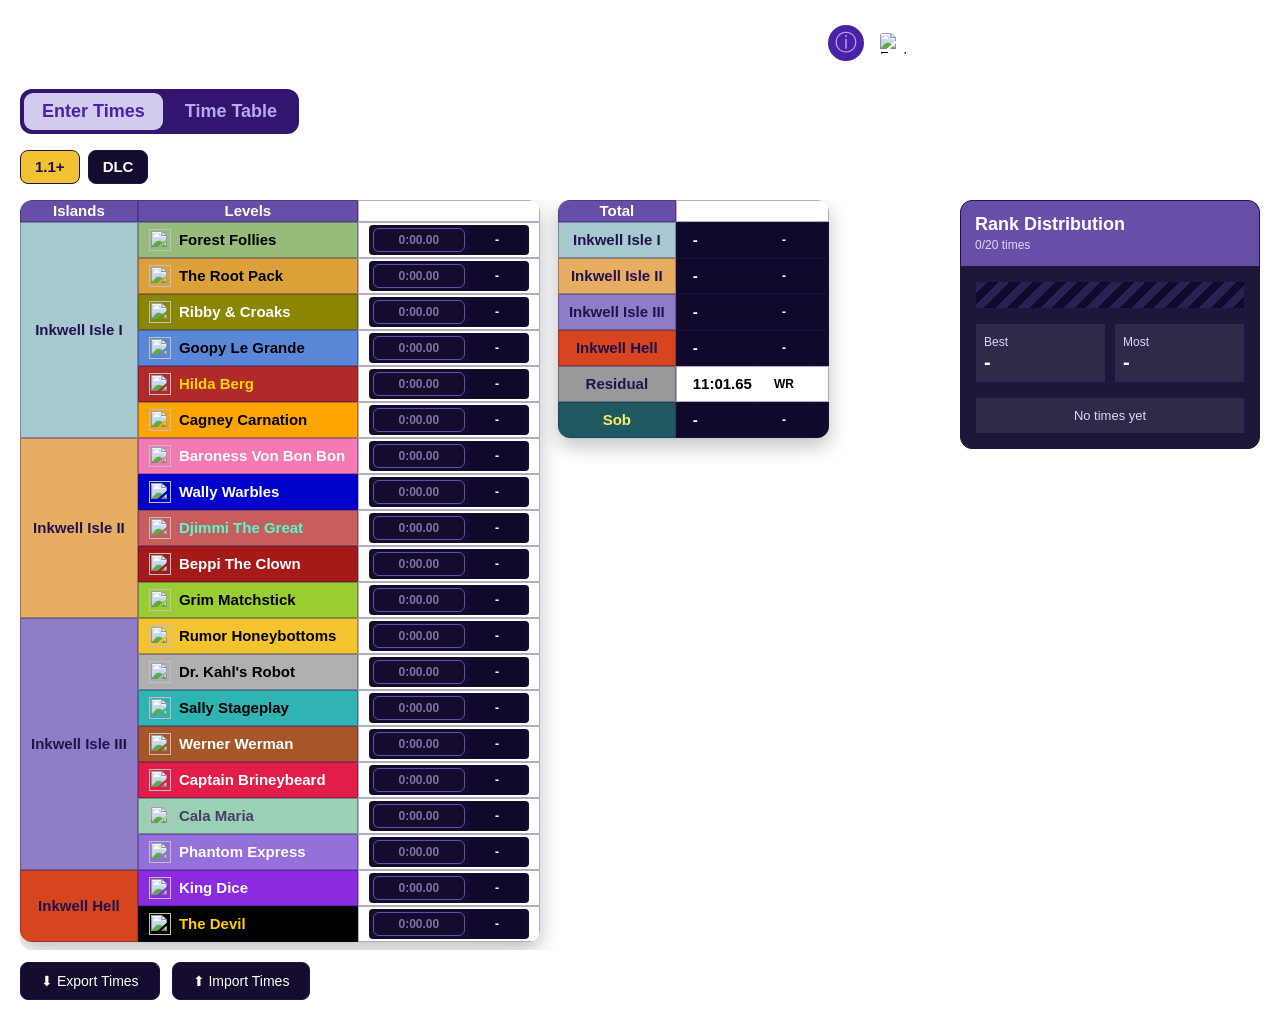
==== index.html @ 3b2f3cae "Add files via upload" ====
<!DOCTYPE html>
<html lang="en">
<head>
    <meta charset="UTF-8">
    <meta name="viewport" content="width=device-width, initial-scale=1.0">
    <title>Cuphead Training Table</title>
    <link rel="stylesheet" href="style.css">
</head>
<body data-page="personal-times">

<div class="pages">
    <img id="bigtitle" src="assets/bigtitle.png" alt="Cuphead Training Table">

    <a href="info.html" class="info-nav-btn" aria-label="How it works">&#9432;</a>

    <button id="lang-toggle-btn" class="lang-toggle-btn-inline" type="button" onclick="setActiveLanguage(getActiveLanguage() === 'pt-BR' ? 'en' : 'pt-BR')" aria-label="Toggle language">
        <img src="https://flagcdn.com/w40/us.png" srcset="https://flagcdn.com/w80/us.png 2x" alt="English" width="28" height="21">
    </button>
</div>

<div class="nav-row">
    <div class="page-tabs">
        <a href="index.html" class="active" data-i18n="nav.enter-times">Enter Times</a>
        <a href="index2.html" data-i18n="nav.time-table">Time Table</a>
    </div>
</div>

    <div id="category-tabs" class="category-tabs"></div>

    <input id="import-file" type="file" accept=".json" style="display: none;">

    <div class="board-layout">
        <div class="scroll-wrapper">
            <div id="table"></div>
            <div id="totals"></div>
        </div>
        <div class="rank-chart-column">
            <aside id="rank-chart" class="rank-chart"></aside>
            <div id="rank-chart-pie" class="rank-chart-pie-shell"></div>
        </div>
    </div>

    <div class="data-controls">
        <button id="export-btn" class="data-control-btn" type="button" data-i18n="nav.export">
            <span>⬇ Export Times</span>
        </button>
        <button id="import-btn" class="data-control-btn" type="button" data-i18n="nav.import">
            <span>⬆ Import Times</span>
        </button>
        <input id="import-file" type="file" accept=".json" style="display: none;">
    </div>

    <script src="data.js"></script>
    <script src="js/state.js"></script>
    <script src="js/time.js"></script>
    <script src="js/category.js"></script>
    <script src="js/data-access.js"></script>
    <script src="js/ranks.js"></script>
    <script src="js/calculations.js"></script>
    <script src="js/wr-times.js"></script>
    <script src="js/storage.js"></script>
    <script src="js/render-time-table.js"></script>
    <script src="js/render-personal.js"></script>
    <script src="js/render.js"></script>
    <script src="js/language.js"></script>
    <script src="js/main.js"></script>

</body>
</html>
---- style.css ----
:root {
    --page-transition-duration: 200ms;
    --panel-bg: #140b2e;
    --panel-bg-deep: #11092c;
    --panel-border: #20124d;
    --panel-accent: #674ea7;
    --panel-accent-soft: #392872;
    --panel-accent-bright: #f1c232;
}

* {
    box-sizing: border-box;
}

html {
    min-height: 100%;
}

body {
    min-height: 100%;
    margin: 0;
    padding: 20px;
    background: url("https://myekul.com/bg.png") no-repeat center center fixed;
    background-size: cover;
    color: #ffffff;
    font-family: "Segoe UI", -apple-system, BlinkMacSystemFont, Roboto, Helvetica, Arial, sans-serif;
    position: relative;
    opacity: 0;
    background-color: rgba(255, 255, 255, 0.05);
    transition: opacity var(--page-transition-duration) ease, background-color var(--page-transition-duration) ease;
}

body.is-ready {
    opacity: 1;
}

body.is-transitioning {
    opacity: 0;
    background-color: rgba(255, 255, 255, 0.45);
}

.pages {
    display: flex;
    align-items: center;
    gap: 8px;
    margin-bottom: 12px;
}

#bigtitle {
    margin: 0;
    width: min(800px, 90vw);
    height: auto;
    display: block;
    position: relative;
    z-index: 100;
}

.pages {
    position: relative;
    z-index: 100;
}

.page-tabs {
    display: inline-flex;
    background: #31156f;
    padding: 4px;
    border-radius: 12px;
    gap: 4px;
    margin-top: 10px;
}

.page-tabs a {
    color: rgb(183, 169, 245);
    font-size: 18px;
    font-weight: 700;
    text-decoration: none;
    padding: 8px 18px;
    border-radius: 9px;
    transition: all 0.2s ease;
}

.page-tabs a:hover {
    background: rgba(255,255,255,0.08);
    color: white;
}

.page-tabs a.active {
    background: rgb(209, 203, 238);
    color: #4A22A8;
    pointer-events: none;
}

.page-tabs a.active:hover {
    color: #4A22A8;
}

.category-tabs {
    display: flex;
    flex-wrap: wrap;
    gap: 8px;
    margin: 0 0 16px;
}

.category-tab {
    min-height: 34px;
    border: 1px solid #20124d;
    padding: 6px 14px;
    background: #140b2e;
    color: #ffffff;
    font: inherit;
    font-size: 15px;
    font-weight: 800;
    cursor: pointer;
    border-radius: 8px;
}

.category-tab:hover,
.category-tab:focus-visible {
    background: #392872;
}

.category-tab.is-active {
    background: #f1c232;
    color: #20124d;
}

.category-icon {
    width: 20px;
    height: 20px;
    object-fit: contain;
    vertical-align: middle;
    margin-right: 6px;
}

.category-tab-group {
    display: flex;
    align-items: center;
    gap: 8px;
}

.category-sub-options {
    display: flex;
    gap: 4px;
}

.category-sub-option {
    min-width: 32px;
    min-height: 32px;
    border: 1px solid #20124d;
    padding: 4px;
    background: #140b2e;
    cursor: pointer;
    border-radius: 8px;
}

.category-sub-option:hover,
.category-sub-option:focus-visible {
    background: #392872;
}

.category-sub-option.is-active {
    background: #f1c232;
    border-color: #f1c232;
}

.category-sub-option .category-icon {
    margin-right: 0;
}

.data-controls {
    display: flex;
    gap: 12px;
    margin: 12px 0 16px;
}

.data-control-btn {
    padding: 10px 20px;
    background: #140b2e;
    border: 1px solid #20124d;
    border-radius: 8px;
    color: #ffffff;
    font-size: 14px;
    font-weight: 500;
    cursor: pointer;
    transition: all 0.2s ease;
}

.data-control-btn:hover {
    background: #392872;
    border-color: #4a3b69;
}

.data-control-btn:active {
    transform: translateY(1px);
}

.board-layout {
    display: flex;
    align-items: flex-start;
    gap: 18px;
    width: 100%;
}

.scroll-wrapper {
    flex: 1 1 auto;
    min-width: 0;
    overflow-x: auto;
    border-radius: 12px;
    overflow-y: visible;
    padding-bottom: 8px;
}

body[data-page="personal-times"] .scroll-wrapper {
    display: flex;
    align-items: flex-start;
    gap: 18px;
}

body[data-page="time-table"] .scroll-wrapper {
    display: block;
}

body[data-page="personal-times"] #table {
    margin-bottom: 0;
    flex: 0 0 auto;
}

body[data-page="time-table"] #table {
    margin-bottom: 16px;
}

body[data-page="personal-times"] #totals {
    flex: 0 0 auto;
}

.placeholder-table {
    width: max-content;
    min-width: 420px;
    border: 1px solid #20124d;
    background: rgba(17, 9, 44, 0.94);
}

.placeholder-table h2 {
    margin: 0;
    padding: 14px 14px 4px;
    font-size: 20px;
}

.placeholder-table p {
    margin: 0;
    padding: 0 14px 14px;
    color: #ded8ff;
    font-size: 14px;
    font-weight: 700;
}

.placeholder-table table {
    width: 100%;
}

table {
    width: max-content;
    border-collapse: separate;
    border-spacing: 0;
    table-layout: fixed;
    border-radius: 12px;
    overflow: hidden;
    box-shadow: 0 8px 20px rgba(0, 0, 0, 0.25);
}

th,
td {
    border: 1px solid rgba(32, 18, 77, 0.35);
    padding: 2px 10px;
    color: inherit;
    font-size: 15px;
    font-weight: 700;
    line-height: 1.1;
    text-align: center;
    white-space: nowrap;
}

th {
    position: sticky;
    top: 0;
    z-index: 30;
    background: #674ea7;
    color: #ffffff;
    font-weight: 800;
}

.island {
    position: sticky;
    left: 0;
    z-index: 25;
    min-width: 90px;
    width: 90px;
    background-color: #11092c;
}

.boss {
    position: sticky;
    left: 90px;
    z-index: 22;
    min-width: 220px;
    width: 220px;
    background-color: #11092c;
}

thead th.island,
thead th.boss {
    z-index: 35;
    background: #674ea7;
}

thead th.boss {
    z-index: 34;
}

.boss-content {
    display: flex;
    align-items: center;
    gap: 8px;
    min-width: 0;
}

.boss-icon {
    width: 22px;
    height: 22px;
    object-fit: contain;
    flex: 0 0 auto;
}

.boss span {
    overflow: hidden;
    text-overflow: ellipsis;
    white-space: nowrap;
}

.rank-col {
    min-width: 90px;
    width: 90px;
    max-width: 90px;
}

.personal-time-col {
    min-width: 140px;
    width: 140px;
    background: transparent;
}

th.personal-time-col {
    background: transparent;
}

.time-input-wrapper {
    display: flex;
    align-items: center;
    justify-content: center;
    gap: 4px;
    padding: 1px 4px;
    border-radius: 4px;
    transition: background 0.2s ease;
    background: #140b2e !important;
    width: 100%;
    max-width: 100%;
    box-sizing: border-box;
}

.time-input {
    flex: 1 1 92px;
    width: 92px;
    max-width: 92px;
    height: 24px;
    border: 1px solid #674ea7;
    margin: 0;
    background: transparent;
    color: inherit;
    font: inherit;
    font-size: 12px;
    line-height: 1;
    text-align: center;
    outline: none;
    padding: 0 3px;
    border-radius: 6px;
}

.time-input::placeholder {
    color: #7f73a7;
}

.time-input:focus {
    border-color: #f1c232;
    box-shadow: inset 0 0 0 1px #f1c232;
}

.time-rank-display {
    display: inline-flex;
    align-items: center;
    justify-content: center;
    min-width: 56px;
    height: 28px;
    padding: 0 10px;
    border-radius: 4px;
    font-size: 12px;
    font-weight: 600;
    text-transform: uppercase;
    white-space: nowrap;
}

.personal-rank-empty {
    background: #11092c;
    color: #ffffff;
}

.rank-chart-column {
    display: flex;
    flex-direction: column;
    flex: 0 0 300px;
    gap: 12px;
}

.rank-chart {
    position: sticky;
    top: 20px;
    flex: 0 0 auto;
    max-height: calc(100vh - 40px);
    overflow-y: auto;
    border: 1px solid #20124d;
    background: rgba(17, 9, 44, 0.94);
    color: #ffffff;
    border-radius: 12px;
}

.rank-chart-pie-shell {
    background: transparent;
    border-radius: 12px;
    padding: 14px 0;
}

.rank-chart-pie-shell:empty {
    display: none;
}

.rank-chart:empty {
    display: none;
}

.rank-chart-header {
    display: flex;
    align-items: flex-start;
    justify-content: space-between;
    gap: 12px;
    padding: 14px;
    border-bottom: 1px solid #20124d;
    background: #674ea7;
}

.rank-chart-header h2 {
    margin: 0;
    font-size: 18px;
    line-height: 1.1;
}

.rank-chart-header span,
.rank-chart-stats span {
    display: block;
    margin-top: 3px;
    color: #ded8ff;
    font-size: 12px;
}

.rank-chart-header strong {
    min-width: 52px;
    padding: 6px 8px;
    border: 1px solid #20124d;
    background: #ffffff;
    color: #20124d;
    text-align: center;
    font-size: 18px;
}

.rank-chart-stack {
    display: flex;
    height: 28px;
    margin: 14px;
    overflow: hidden;
    border: 1px solid #20124d;
    background: #11092c;
}

.rank-chart-segment {
    display: block;
    min-width: 4px;
    height: 100%;
}

.rank-chart-empty-segment {
    width: 100%;
    background: repeating-linear-gradient(
        135deg,
        #2b2254,
        #2b2254 8px,
        #11092c 8px,
        #11092c 16px
    );
}

.rank-chart-pie {
    width: 160px;
    aspect-ratio: 1;
    margin: 0 auto;
    border-radius: 50%;
    border: 2px solid rgba(255, 255, 255, 0.18);
    background: transparent;
    box-shadow: inset 0 0 0 9999px transparent;
}

.rank-chart-stats {
    display: grid;
    grid-template-columns: 1fr 1fr;
    gap: 8px;
    padding: 0 14px 14px;
}

.rank-chart-stats div {
    border: 1px solid #20124d;
    background: rgba(255, 255, 255, 0.08);
    padding: 8px;
}

.rank-chart-stats strong {
    display: block;
    margin-top: 2px;
    font-size: 20px;
}

.rank-chart-list {
    display: grid;
    gap: 8px;
    padding: 0 14px 14px;
}

.rank-chart-row {
    display: grid;
    grid-template-columns: 44px minmax(80px, 1fr) 28px;
    align-items: center;
    gap: 8px;
}

.rank-chart-badge {
    display: inline-flex;
    align-items: center;
    justify-content: center;
    min-height: 26px;
    border: 1px solid #20124d;
    font-size: 13px;
}

.rank-chart-track {
    height: 12px;
    overflow: hidden;
    border: 1px solid #20124d;
    background: rgba(255, 255, 255, 0.12);
}

.rank-chart-track span {
    display: block;
    height: 100%;
}

.rank-chart-count {
    text-align: right;
    font-size: 13px;
}

.rank-chart-empty {
    padding: 10px;
    border: 1px solid #20124d;
    background: rgba(255, 255, 255, 0.08);
    color: #ded8ff;
    text-align: center;
    font-size: 13px;
}

.rank-chart-pie-wrapper {
    position: relative;
    display: flex;
    justify-content: center;
    align-items: center;
    width: 100%;
    padding: 30px;
    min-height: 280px;
}

.rank-chart-pie {
    width: 200px;
    height: 200px;
    border-radius: 50%;
    position: relative;
    box-shadow:
        0 0 0 4px #20124d,
        0 0 0 8px #4a22a8,
        0 0 20px rgba(74, 34, 168, 0.3);
}

.rank-chart-tooltip {
    position: fixed;
    pointer-events: none;
    z-index: 9999;

    padding: 6px 10px;
    border-radius: 8px;

    background: rgba(20, 20, 30, 0.75);
    border: 1px solid rgba(255,255,255,0.15);

    color: white;
    font-size: 13px;
    font-weight: 600;

    white-space: nowrap;
    max-width: calc(100vw - 40px);

    opacity: 0;
    transform: translate(12px, 12px);

    transition:
        opacity .12s ease,
        transform .12s ease;
}

.tooltip-icons {
    display: flex;
    flex-wrap: wrap;
    gap: 4px;
    margin-top: 6px;
    max-width: 200px;
}

.tooltip-boss-icon {
    width: 24px;
    height: 24px;
    object-fit: contain;
}

[data-tooltip] {
    cursor: help;
}

.info-tooltip {
    background: rgba(20, 18, 77, 0.95);
    color: #ded8ff;
    padding: 8px 12px;
    border-radius: 8px;
    font-size: 12px;
    font-weight: 500;
    max-width: 300px;
    white-space: normal;
    border: 1px solid #4a22a8;
    box-shadow: 0 4px 12px rgba(0, 0, 0, 0.3);
}


.scroll-wrapper::-webkit-scrollbar,
.rank-chart::-webkit-scrollbar {
    width: 10px;
    height: 10px;
}

.scroll-wrapper::-webkit-scrollbar-track,
.rank-chart::-webkit-scrollbar-track {
    background: #161719;
}

.scroll-wrapper::-webkit-scrollbar-thumb,
.rank-chart::-webkit-scrollbar-thumb {
    border-radius: 6px;
    background: #967eb3;
}

.scroll-wrapper::-webkit-scrollbar-thumb:hover,
.rank-chart::-webkit-scrollbar-thumb:hover {
    background: #c6a0e9;
}

tbody tr:hover td {
    filter: brightness(1.08);
}

/* ── Info nav button (used on all pages) ────────────────────────── */

.info-nav-btn {
    display: inline-flex;
    align-items: center;
    justify-content: center;
    width: 36px;
    height: 36px;
    padding: 0;
    border-radius: 50%;
    font-size: 22px;
    line-height: 1;
    font-weight: 400;
    background-color: #4A22A8;
    color: rgb(183, 169, 245);
    text-decoration: none;
    flex-shrink: 0;
}

.info-nav-btn:hover {
    background-color: #5D2CD1;
    color: #ffffff;
}

.info-nav-btn.active {
    background-color: rgb(209, 203, 238);
    color: #4A22A8;
    cursor: default;
    pointer-events: none;
}

/* ── Nav actions (lang toggle + info button) ────────────────────── */

.nav-row {
    display: flex;
    align-items: center;
    gap: 12px;
    margin-bottom: 16px;
}

.nav-actions {
    display: inline-flex;
    gap: 6px;
    align-items: center;
}

.lang-toggle-btn-inline {
    background: none;
    border: 2px solid transparent;
    padding: 4px 6px;
    cursor: pointer;
    border-radius: 6px;
    transition: all 0.2s ease;
    display: flex;
    align-items: center;
    justify-content: center;
}

.lang-toggle-btn-inline img {
    display: block;
    border-radius: 3px;
    transition: transform 0.2s ease;
}

.lang-toggle-btn-inline:hover {
    background: rgba(255,255,255,0.08);
    border-color: rgba(255,255,255,0.15);
}

.lang-toggle-btn-inline:hover img {
    transform: scale(1.1);
}

.lang-toggle-btn {
    background: none;
    border: 2px solid transparent;
    font-size: 22px;
    line-height: 1;
    padding: 4px 6px;
    cursor: pointer;
    border-radius: 6px;
    transition: all 0.2s ease;
}

.lang-toggle-btn:hover {
    background: rgba(255,255,255,0.08);
    border-color: rgba(255,255,255,0.15);
}

/* ─────────────────────────────────────────────────────────────────── */

/* ── WR link in time table ──────────────────────────────────────── */

.wr-link {
    text-decoration: none;
    font-weight: inherit;
    font-size: inherit;
    border-bottom: 1px dotted currentColor;
    opacity: 0.9;
    transition: opacity 0.15s, border-bottom-color 0.15s;
}

.wr-link:hover {
    opacity: 1;
    border-bottom-style: solid;
}

/* ── Floating lang toggle (bottom-left) ─────────────────────────── */

.lang-float {
    position: fixed;
    bottom: 20px;
    left: 20px;
    z-index: 1000;
}

.lang-float .lang-toggle-btn {
    font-size: 28px;
    padding: 6px 10px;
    background: rgba(17, 9, 44, 0.85);
    border: 2px solid #31156f;
    backdrop-filter: blur(8px);
    box-shadow: 0 2px 12px rgba(0,0,0,0.4);
    display: flex;
    align-items: center;
    justify-content: center;
}

.lang-float .lang-toggle-btn img {
    display: block;
    border-radius: 3px;
    transition: transform 0.2s ease;
}

.lang-float .lang-toggle-btn:hover {
    background: rgba(49, 21, 111, 0.95);
    border-color: #5D2CD1;
}

.lang-float .lang-toggle-btn:hover img {
    transform: scale(1.1);
}

/* ─────────────────────────────────────────────────────────────────── */

@media (max-width: 900px) {
    body {
        padding: 14px;
    }

    .pages {
        flex-wrap: wrap;
        gap: 8px 16px;
    }

    #bigtitle,
    a {
        font-size: 22px;
    }

    .board-layout {
        flex-direction: column;
    }

    .scroll-wrapper,
    .rank-chart {
        width: 100%;
    }

    .rank-chart {
        position: static;
        flex-basis: auto;
        max-height: none;
    }
}
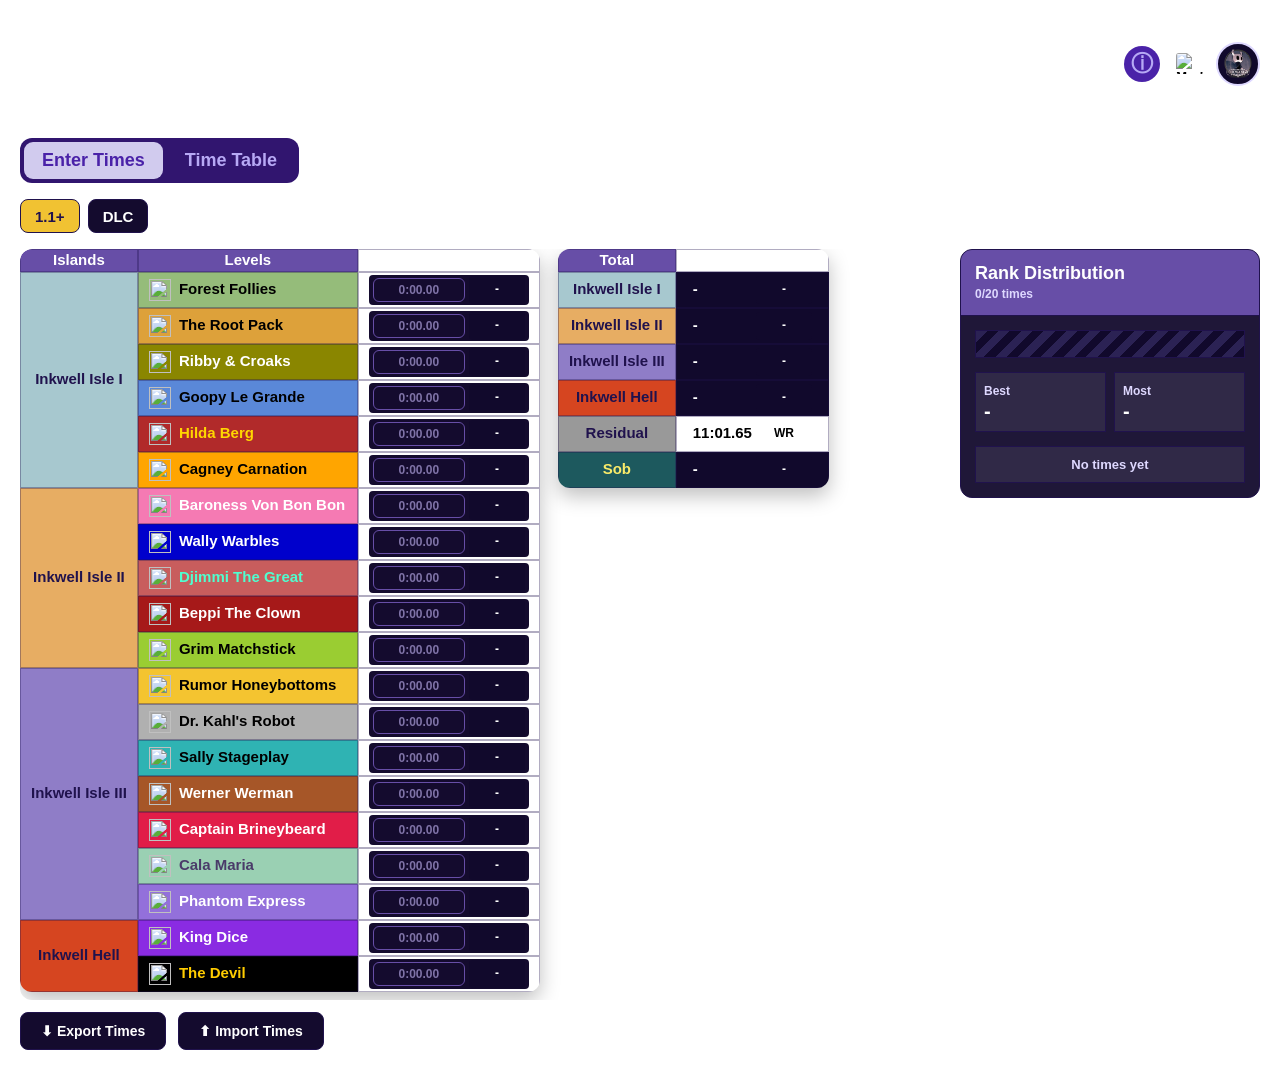
==== commit 70c86447: "Add files via upload" ====
--- a/index.html
+++ b/index.html
@@ -10,12 +10,13 @@
 
 <div class="pages">
     <img id="bigtitle" src="assets/bigtitle.png" alt="Cuphead Training Table">
-
+    <h1 id="hollow-knight-title" hidden>Hollow Knight Training Table</h1>
     <a href="info.html" class="info-nav-btn" aria-label="How it works">&#9432;</a>
 
     <button id="lang-toggle-btn" class="lang-toggle-btn-inline" type="button" onclick="setActiveLanguage(getActiveLanguage() === 'pt-BR' ? 'en' : 'pt-BR')" aria-label="Toggle language">
         <img src="https://flagcdn.com/w40/us.png" srcset="https://flagcdn.com/w80/us.png 2x" alt="English" width="28" height="21">
     </button>
+    <button id="game-toggle-btn" class="game-toggle-btn" type="button"></button>
 </div>
 
 <div class="nav-row">
@@ -62,6 +63,7 @@
     <script src="js/render-time-table.js"></script>
     <script src="js/render-personal.js"></script>
     <script src="js/render.js"></script>
+    <script src="js/game-toggle.js"></script>
     <script src="js/language.js"></script>
     <script src="js/main.js"></script>
 
--- a/style.css
+++ b/style.css
@@ -1,11 +1,14 @@
 :root {
-    --page-transition-duration: 200ms;
     --panel-bg: #140b2e;
     --panel-bg-deep: #11092c;
     --panel-border: #20124d;
     --panel-accent: #674ea7;
     --panel-accent-soft: #392872;
     --panel-accent-bright: #f1c232;
+}
+
+body[data-page="personal-times"][data-game="hollow-knight"] .scroll-wrapper {
+    display: block;
 }
 
 * {
@@ -25,18 +28,7 @@
     color: #ffffff;
     font-family: "Segoe UI", -apple-system, BlinkMacSystemFont, Roboto, Helvetica, Arial, sans-serif;
     position: relative;
-    opacity: 0;
     background-color: rgba(255, 255, 255, 0.05);
-    transition: opacity var(--page-transition-duration) ease, background-color var(--page-transition-duration) ease;
-}
-
-body.is-ready {
-    opacity: 1;
-}
-
-body.is-transitioning {
-    opacity: 0;
-    background-color: rgba(255, 255, 255, 0.45);
 }
 
 .pages {
@@ -44,15 +36,240 @@
     align-items: center;
     gap: 8px;
     margin-bottom: 12px;
+    width: 100%;
+    min-height: 96px;
+    padding-right: 156px;
 }
 
 #bigtitle {
     margin: 0;
-    width: min(800px, 90vw);
+    width: min(800px, calc(100vw - 176px));
     height: auto;
     display: block;
     position: relative;
     z-index: 100;
+}
+
+#bigtitle[hidden] {
+    display: none;
+}
+
+#hollow-knight-title {
+    margin: 0;
+    color: #ffffff;
+    font-family: Georgia, "Times New Roman", serif;
+    font-size: clamp(28px, 5vw, 56px);
+    text-shadow: 0 2px 5px rgba(0, 0, 0, 0.85);
+}
+
+.game-toggle-btn {
+    position: fixed;
+    top: 42px;
+    right: calc(20px + 100% - 100vw);
+    display: inline-flex;
+    align-items: center;
+    justify-content: center;
+    width: 44px;
+    height: 44px;
+    padding: 5px;
+    border: 2px solid #ded8ff;
+    border-radius: 50%;
+    background: #11092c;
+    color: #ffffff;
+    cursor: pointer;
+}
+
+.game-toggle-btn img {
+    width: 100%;
+    height: 100%;
+    object-fit: contain;
+}
+
+.info-nav-btn {
+    position: fixed;
+    top: 46px;
+    right: calc(120px + 100% - 100vw);
+}
+
+.lang-toggle-btn-inline {
+    position: fixed;
+    top: 47px;
+    right: calc(68px + 100% - 100vw);
+}
+
+.game-toggle-btn:hover,
+.game-toggle-btn:focus-visible {
+    background: #392872;
+    border-color: #f1c232;
+}
+
+body[data-game="hollow-knight"] {
+    background-color: #070b13;
+    background-image:
+        linear-gradient(rgba(5, 9, 16, 0.38), rgba(5, 9, 16, 0.38)),
+        url("assets/backgrounds/hollowknight_background.png");
+    background-position: center center;
+    background-size: cover;
+    background-repeat: no-repeat;
+    background-attachment: fixed;
+    color: #e8edf5;
+    font-family: "Trebuchet MS", "Segoe UI", sans-serif;
+    font-weight: 600;
+}
+
+body[data-game="hollow-knight"] .page-tabs,
+body[data-game="hollow-knight"] .category-tab,
+body[data-game="hollow-knight"] .data-control-btn {
+    background-color: #172231;
+    border-color: #465870;
+}
+
+body[data-game="hollow-knight"] .page-tabs a.active,
+body[data-game="hollow-knight"] .category-tab.is-active {
+    background: #c9d7e8;
+    color: #111824;
+}
+
+body[data-game="hollow-knight"] th,
+body[data-game="hollow-knight"] .rank-chart-header {
+    background: #35475e;
+}
+
+body[data-game="hollow-knight"] .game-toggle-btn {
+    background: #35475e;
+    border-color: #c9d7e8;
+}
+
+body[data-game="hollow-knight"] .boss {
+    left: 0;
+    background: #182536 !important;
+}
+
+body[data-game="hollow-knight"] .split-cell {
+    min-width: 220px;
+    width: 220px;
+}
+
+body[data-game="hollow-knight"] .boss-content {
+    flex-direction: row-reverse;
+    justify-content: space-between;
+    gap: 6px;
+}
+
+body[data-game="hollow-knight"] .boss-icon {
+    width: auto;
+    max-width: 64px;
+    height: 32px;
+}
+
+body[data-game="hollow-knight"] .boss span {
+    flex: 1 1 auto;
+    min-width: 0;
+    font-size: 15px;
+    font-weight: 700;
+}
+
+body[data-game="hollow-knight"] .personal-totals-table.hollow-knight-personal-total {
+    width: 420px;
+    table-layout: fixed;
+}
+
+body[data-game="hollow-knight"] .hollow-knight-personal-total .total-label {
+    width: 220px;
+}
+
+body[data-game="hollow-knight"] .hollow-knight-personal-total .personal-time-col {
+    width: 200px;
+    min-width: 200px;
+}
+
+body[data-game="hollow-knight"] .total-time-wrapper {
+    display: grid;
+    grid-template-columns: minmax(0, 1fr) auto;
+    align-items: center;
+    gap: 12px;
+    min-width: 0;
+}
+
+body[data-game="hollow-knight"] .total-time-wrapper > span:first-child {
+    min-width: 0;
+    text-align: left;
+    font-size: 16px;
+    font-weight: 700;
+    font-variant-numeric: tabular-nums;
+}
+
+body[data-game="hollow-knight"] .total-time-wrapper .time-rank-display {
+    min-width: 56px;
+    font-size: 14px;
+    font-weight: 800;
+}
+
+body[data-game="hollow-knight"] .info-page,
+body[data-game="hollow-knight"] .rank-chart,
+body[data-game="hollow-knight"] .page-tabs a,
+body[data-game="hollow-knight"] .category-tab {
+    font-weight: 700;
+}
+
+body[data-page="personal-times"][data-game="hollow-knight"] .time-input-wrapper {
+    min-height: 32px;
+}
+
+body[data-page="personal-times"][data-game="hollow-knight"] .time-input,
+body[data-page="personal-times"][data-game="hollow-knight"] .time-rank-display {
+    height: 28px;
+    font-size: 14px;
+}
+
+body[data-game="hollow-knight"] .rank-chart-header span,
+body[data-game="hollow-knight"] .rank-chart-stats span,
+body[data-game="hollow-knight"] .rank-chart-badge,
+body[data-game="hollow-knight"] .rank-chart-count,
+body[data-game="hollow-knight"] .rank-chart-empty {
+    font-size: 14px;
+}
+
+body[data-game="hollow-knight"] .hollow-knight-total-row > * {
+    border-top: 3px solid #c9d7e8;
+    font-weight: 900;
+}
+
+body[data-game="hollow-knight"] .total-label {
+    position: sticky;
+    left: 0;
+    z-index: 25;
+    min-width: 220px;
+    width: 220px;
+    background: #182536;
+    color: #f4f7fb;
+}
+
+body[data-game="hollow-knight"] .hollow-knight-personal-total {
+    margin-top: 8px;
+}
+
+body[data-game="hollow-knight"] .total-time-wrapper {
+    justify-content: space-between;
+    padding: 1px 6px;
+    background: transparent !important;
+}
+
+body[data-game="hollow-knight"] .hollow-knight-personal-total .personal-time-col {
+    background: #182536 !important;
+    color: #f4f7fb !important;
+}
+
+body[data-game="hollow-knight"] .total-time-wrapper > span:first-child {
+    color: #f4f7fb !important;
+}
+
+body[data-game="hollow-knight"] .time-input {
+    border-color: #70839e;
+}
+
+body[data-game="cuphead"] * {
+    font-weight: 700;
 }
 
 .pages {
@@ -841,11 +1058,21 @@
     .pages {
         flex-wrap: wrap;
         gap: 8px 16px;
+        min-height: 72px;
+        padding-right: 116px;
     }
 
     #bigtitle,
     a {
         font-size: 22px;
+    }
+
+    #bigtitle {
+        width: min(800px, calc(100vw - 136px));
+    }
+
+    #hollow-knight-title {
+        font-size: clamp(23px, 5vw, 38px);
     }
 
     .board-layout {
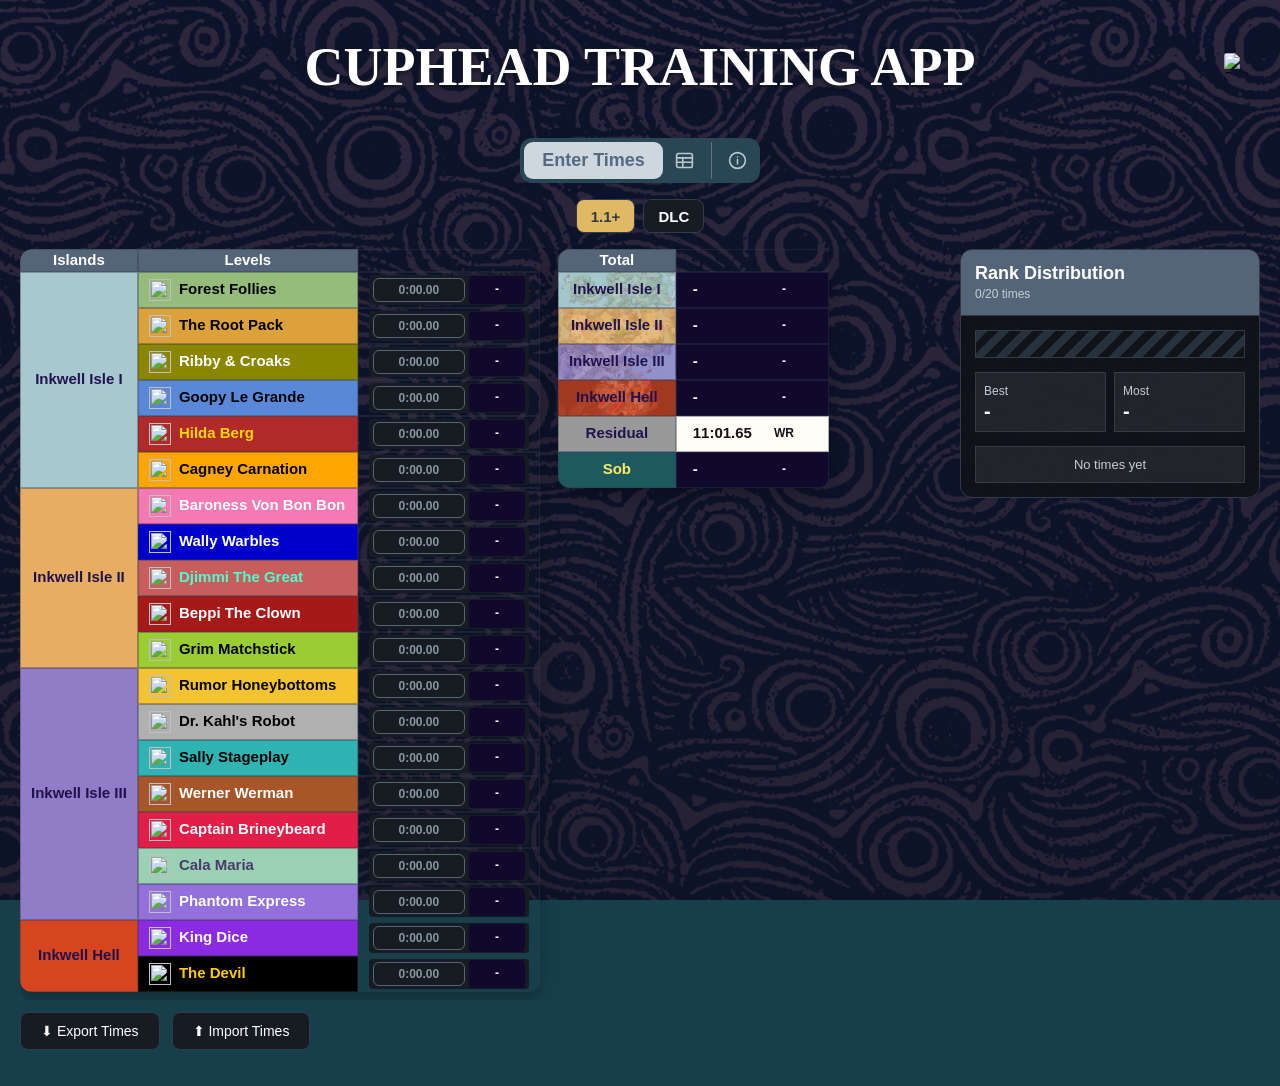
==== commit 0e777474: "Refresh the web training table and preserve manual time entry" ====
--- a/index.html
+++ b/index.html
@@ -3,32 +3,28 @@
 <head>
     <meta charset="UTF-8">
     <meta name="viewport" content="width=device-width, initial-scale=1.0">
-    <title>Cuphead Training Table</title>
-    <link rel="stylesheet" href="style.css">
+    <title>Cuphead Training App</title>
+    <link rel="stylesheet" href="style.css?v=myekul-background">
 </head>
 <body data-page="personal-times">
 
 <div class="pages">
-    <img id="bigtitle" src="assets/bigtitle.png" alt="Cuphead Training Table">
-    <h1 id="hollow-knight-title" hidden>Hollow Knight Training Table</h1>
-    <a href="info.html" class="info-nav-btn" aria-label="How it works">&#9432;</a>
+    <div id="bigtitle">Cuphead Training App</div>
+    <a href="info.html" class="info-nav-btn" data-i18n-aria-label="ui.info-aria" aria-label="How it works">&#9432;</a>
 
-    <button id="lang-toggle-btn" class="lang-toggle-btn-inline" type="button" onclick="setActiveLanguage(getActiveLanguage() === 'pt-BR' ? 'en' : 'pt-BR')" aria-label="Toggle language">
+    <button id="lang-toggle-btn" class="lang-toggle-btn-inline" type="button" onclick="setActiveLanguage(getActiveLanguage() === 'pt-BR' ? 'en' : 'pt-BR')" data-i18n-aria-label="ui.language-aria" aria-label="Toggle language">
         <img src="https://flagcdn.com/w40/us.png" srcset="https://flagcdn.com/w80/us.png 2x" alt="English" width="28" height="21">
     </button>
-    <button id="game-toggle-btn" class="game-toggle-btn" type="button"></button>
 </div>
 
 <div class="nav-row">
     <div class="page-tabs">
-        <a href="index.html" class="active" data-i18n="nav.enter-times">Enter Times</a>
+            <a href="index.html" class="active" data-i18n="nav.enter-times">Enter Times</a>
         <a href="index2.html" data-i18n="nav.time-table">Time Table</a>
     </div>
 </div>
 
     <div id="category-tabs" class="category-tabs"></div>
-
-    <input id="import-file" type="file" accept=".json" style="display: none;">
 
     <div class="board-layout">
         <div class="scroll-wrapper">
@@ -42,29 +38,25 @@
     </div>
 
     <div class="data-controls">
-        <button id="export-btn" class="data-control-btn" type="button" data-i18n="nav.export">
-            <span>⬇ Export Times</span>
-        </button>
-        <button id="import-btn" class="data-control-btn" type="button" data-i18n="nav.import">
-            <span>⬆ Import Times</span>
-        </button>
-        <input id="import-file" type="file" accept=".json" style="display: none;">
+        <button id="export-btn" class="data-control-btn" type="button" data-i18n="nav.export">Export Times</button>
+        <button id="import-btn" class="data-control-btn" type="button" data-i18n="nav.import">Import Times</button>
+        <input id="import-file" type="file" accept=".json,application/json" hidden>
     </div>
 
-    <script src="data.js"></script>
+    <script src="js/sound-effects.js"></script>
+<script src="data.js?v=reverse-rank-wheel"></script>
     <script src="js/state.js"></script>
     <script src="js/time.js"></script>
     <script src="js/category.js"></script>
     <script src="js/data-access.js"></script>
-    <script src="js/ranks.js"></script>
+    <script src="js/ranks.js?v=wheel-ranks"></script>
     <script src="js/calculations.js"></script>
     <script src="js/wr-times.js"></script>
     <script src="js/storage.js"></script>
-    <script src="js/render-time-table.js"></script>
-    <script src="js/render-personal.js"></script>
-    <script src="js/render.js"></script>
-    <script src="js/game-toggle.js"></script>
-    <script src="js/language.js"></script>
+    <script src="js/render-time-table.js?v=1.1.0"></script>
+    <script src="js/render-personal.js?v=1.1.0"></script>
+    <script src="js/render.js?v=manual-times"></script>
+    <script src="js/language.js?v=1.1.0"></script>
     <script src="js/main.js"></script>
 
 </body>
--- a/style.css
+++ b/style.css
@@ -1,10 +1,10 @@
 :root {
-    --panel-bg: #140b2e;
-    --panel-bg-deep: #11092c;
-    --panel-border: #20124d;
-    --panel-accent: #674ea7;
-    --panel-accent-soft: #392872;
-    --panel-accent-bright: #f1c232;
+    --panel-bg: #1a303c;
+    --panel-bg-deep: #132632;
+    --panel-border: #365665;
+    --panel-accent: #548995;
+    --panel-accent-soft: #294955;
+    --panel-accent-bright: #d5b66b;
 }
 
 body[data-page="personal-times"][data-game="hollow-knight"] .scroll-wrapper {
@@ -23,31 +23,41 @@
     min-height: 100%;
     margin: 0;
     padding: 20px;
-    background: url("https://myekul.com/bg.png") no-repeat center center fixed;
+    background-image: linear-gradient(180deg, rgba(15, 19, 28, .14), rgba(15, 19, 28, .38)), url("assets/backgrounds/myekul-bg.png");
+    background-repeat: no-repeat;
+    background-position: center center;
+    background-attachment: fixed;
     background-size: cover;
     color: #ffffff;
     font-family: "Segoe UI", -apple-system, BlinkMacSystemFont, Roboto, Helvetica, Arial, sans-serif;
     position: relative;
-    background-color: rgba(255, 255, 255, 0.05);
+    background-color: #163f4b;
 }
 
 .pages {
     display: flex;
     align-items: center;
+    justify-content: center;
     gap: 8px;
     margin-bottom: 12px;
     width: 100%;
     min-height: 96px;
-    padding-right: 156px;
+    padding-inline: 72px;
 }
 
 #bigtitle {
     margin: 0;
     width: min(800px, calc(100vw - 176px));
+    max-width: 100%;
     height: auto;
     display: block;
     position: relative;
     z-index: 100;
+    color: #fff;
+    font: 800 clamp(18px, 4.5vw, 54px)/1.1 Georgia, serif;
+    text-align: center;
+    text-transform: uppercase;
+    text-shadow: 0 2px 4px #101419;
 }
 
 #bigtitle[hidden] {
@@ -72,9 +82,9 @@
     width: 44px;
     height: 44px;
     padding: 5px;
-    border: 2px solid #ded8ff;
+    border: 2px solid #c5ccd5;
     border-radius: 50%;
-    background: #11092c;
+    background: #101419;
     color: #ffffff;
     cursor: pointer;
 }
@@ -94,13 +104,13 @@
 .lang-toggle-btn-inline {
     position: fixed;
     top: 47px;
-    right: calc(68px + 100% - 100vw);
+    right: 20px;
 }
 
 .game-toggle-btn:hover,
 .game-toggle-btn:focus-visible {
-    background: #392872;
-    border-color: #f1c232;
+    background: #303c4c;
+    border-color: #e0b965;
 }
 
 body[data-game="hollow-knight"] {
@@ -279,7 +289,7 @@
 
 .page-tabs {
     display: inline-flex;
-    background: #31156f;
+    background: #284653;
     padding: 4px;
     border-radius: 12px;
     gap: 4px;
@@ -287,7 +297,7 @@
 }
 
 .page-tabs a {
-    color: rgb(183, 169, 245);
+    color: rgb(190, 200, 210);
     font-size: 18px;
     font-weight: 700;
     text-decoration: none;
@@ -302,27 +312,28 @@
 }
 
 .page-tabs a.active {
-    background: rgb(209, 203, 238);
-    color: #4A22A8;
+    background: rgb(206, 214, 222);
+    color: #536b82;
     pointer-events: none;
 }
 
 .page-tabs a.active:hover {
-    color: #4A22A8;
+    color: #536b82;
 }
 
 .category-tabs {
     display: flex;
     flex-wrap: wrap;
+    justify-content: center;
     gap: 8px;
     margin: 0 0 16px;
 }
 
 .category-tab {
     min-height: 34px;
-    border: 1px solid #20124d;
+    border: 1px solid #333b46;
     padding: 6px 14px;
-    background: #140b2e;
+    background: #171b22;
     color: #ffffff;
     font: inherit;
     font-size: 15px;
@@ -333,12 +344,12 @@
 
 .category-tab:hover,
 .category-tab:focus-visible {
-    background: #392872;
+    background: #303c4c;
 }
 
 .category-tab.is-active {
-    background: #f1c232;
-    color: #20124d;
+    background: #e0b965;
+    color: #333b46;
 }
 
 .category-icon {
@@ -363,21 +374,21 @@
 .category-sub-option {
     min-width: 32px;
     min-height: 32px;
-    border: 1px solid #20124d;
+    border: 1px solid #333b46;
     padding: 4px;
-    background: #140b2e;
+    background: #171b22;
     cursor: pointer;
     border-radius: 8px;
 }
 
 .category-sub-option:hover,
 .category-sub-option:focus-visible {
-    background: #392872;
+    background: #303c4c;
 }
 
 .category-sub-option.is-active {
-    background: #f1c232;
-    border-color: #f1c232;
+    background: #e0b965;
+    border-color: #e0b965;
 }
 
 .category-sub-option .category-icon {
@@ -392,8 +403,8 @@
 
 .data-control-btn {
     padding: 10px 20px;
-    background: #140b2e;
-    border: 1px solid #20124d;
+    background: #171b22;
+    border: 1px solid #333b46;
     border-radius: 8px;
     color: #ffffff;
     font-size: 14px;
@@ -403,8 +414,8 @@
 }
 
 .data-control-btn:hover {
-    background: #392872;
-    border-color: #4a3b69;
+    background: #303c4c;
+    border-color: #4a5562;
 }
 
 .data-control-btn:active {
@@ -453,8 +464,8 @@
 .placeholder-table {
     width: max-content;
     min-width: 420px;
-    border: 1px solid #20124d;
-    background: rgba(17, 9, 44, 0.94);
+    border: 1px solid #333b46;
+    background: rgba(16, 20, 25, 0.96);
 }
 
 .placeholder-table h2 {
@@ -466,7 +477,7 @@
 .placeholder-table p {
     margin: 0;
     padding: 0 14px 14px;
-    color: #ded8ff;
+    color: #c5ccd5;
     font-size: 14px;
     font-weight: 700;
 }
@@ -487,7 +498,7 @@
 
 th,
 td {
-    border: 1px solid rgba(32, 18, 77, 0.35);
+    border: 1px solid rgba(51, 59, 70, 0.4);
     padding: 2px 10px;
     color: inherit;
     font-size: 15px;
@@ -501,7 +512,7 @@
     position: sticky;
     top: 0;
     z-index: 30;
-    background: #674ea7;
+    background: #556579;
     color: #ffffff;
     font-weight: 800;
 }
@@ -512,7 +523,7 @@
     z-index: 25;
     min-width: 90px;
     width: 90px;
-    background-color: #11092c;
+    background-color: #101419;
 }
 
 .boss {
@@ -521,13 +532,13 @@
     z-index: 22;
     min-width: 220px;
     width: 220px;
-    background-color: #11092c;
+    background-color: #101419;
 }
 
 thead th.island,
 thead th.boss {
     z-index: 35;
-    background: #674ea7;
+    background: #556579;
 }
 
 thead th.boss {
@@ -578,7 +589,7 @@
     padding: 1px 4px;
     border-radius: 4px;
     transition: background 0.2s ease;
-    background: #140b2e !important;
+    background: #171b22 !important;
     width: 100%;
     max-width: 100%;
     box-sizing: border-box;
@@ -589,7 +600,7 @@
     width: 92px;
     max-width: 92px;
     height: 24px;
-    border: 1px solid #674ea7;
+    border: 1px solid #556579;
     margin: 0;
     background: transparent;
     color: inherit;
@@ -603,12 +614,12 @@
 }
 
 .time-input::placeholder {
-    color: #7f73a7;
+    color: #8795a3;
 }
 
 .time-input:focus {
-    border-color: #f1c232;
-    box-shadow: inset 0 0 0 1px #f1c232;
+    border-color: #e0b965;
+    box-shadow: inset 0 0 0 1px #e0b965;
 }
 
 .time-rank-display {
@@ -626,7 +637,7 @@
 }
 
 .personal-rank-empty {
-    background: #11092c;
+    background: #101419;
     color: #ffffff;
 }
 
@@ -643,8 +654,8 @@
     flex: 0 0 auto;
     max-height: calc(100vh - 40px);
     overflow-y: auto;
-    border: 1px solid #20124d;
-    background: rgba(17, 9, 44, 0.94);
+    border: 1px solid #333b46;
+    background: rgba(16, 20, 25, 0.96);
     color: #ffffff;
     border-radius: 12px;
 }
@@ -669,8 +680,8 @@
     justify-content: space-between;
     gap: 12px;
     padding: 14px;
-    border-bottom: 1px solid #20124d;
-    background: #674ea7;
+    border-bottom: 1px solid #333b46;
+    background: #556579;
 }
 
 .rank-chart-header h2 {
@@ -683,16 +694,16 @@
 .rank-chart-stats span {
     display: block;
     margin-top: 3px;
-    color: #ded8ff;
+    color: #c5ccd5;
     font-size: 12px;
 }
 
 .rank-chart-header strong {
     min-width: 52px;
     padding: 6px 8px;
-    border: 1px solid #20124d;
+    border: 1px solid #333b46;
     background: #ffffff;
-    color: #20124d;
+    color: #333b46;
     text-align: center;
     font-size: 18px;
 }
@@ -702,8 +713,8 @@
     height: 28px;
     margin: 14px;
     overflow: hidden;
-    border: 1px solid #20124d;
-    background: #11092c;
+    border: 1px solid #333b46;
+    background: #101419;
 }
 
 .rank-chart-segment {
@@ -716,10 +727,10 @@
     width: 100%;
     background: repeating-linear-gradient(
         135deg,
-        #2b2254,
-        #2b2254 8px,
-        #11092c 8px,
-        #11092c 16px
+        #27313d,
+        #27313d 8px,
+        #101419 8px,
+        #101419 16px
     );
 }
 
@@ -741,7 +752,7 @@
 }
 
 .rank-chart-stats div {
-    border: 1px solid #20124d;
+    border: 1px solid #333b46;
     background: rgba(255, 255, 255, 0.08);
     padding: 8px;
 }
@@ -770,14 +781,14 @@
     align-items: center;
     justify-content: center;
     min-height: 26px;
-    border: 1px solid #20124d;
+    border: 1px solid #333b46;
     font-size: 13px;
 }
 
 .rank-chart-track {
     height: 12px;
     overflow: hidden;
-    border: 1px solid #20124d;
+    border: 1px solid #333b46;
     background: rgba(255, 255, 255, 0.12);
 }
 
@@ -793,9 +804,9 @@
 
 .rank-chart-empty {
     padding: 10px;
-    border: 1px solid #20124d;
+    border: 1px solid #333b46;
     background: rgba(255, 255, 255, 0.08);
-    color: #ded8ff;
+    color: #c5ccd5;
     text-align: center;
     font-size: 13px;
 }
@@ -816,9 +827,9 @@
     border-radius: 50%;
     position: relative;
     box-shadow:
-        0 0 0 4px #20124d,
-        0 0 0 8px #4a22a8,
-        0 0 20px rgba(74, 34, 168, 0.3);
+        0 0 0 4px #333b46,
+        0 0 0 8px #536b82,
+        0 0 20px rgba(83, 107, 130, 0.3);
 }
 
 .rank-chart-tooltip {
@@ -866,18 +877,48 @@
 }
 
 .info-tooltip {
-    background: rgba(20, 18, 77, 0.95);
-    color: #ded8ff;
+    background: rgba(34, 42, 51, 0.96);
+    color: #c5ccd5;
     padding: 8px 12px;
     border-radius: 8px;
     font-size: 12px;
     font-weight: 500;
     max-width: 300px;
     white-space: normal;
-    border: 1px solid #4a22a8;
+    border: 1px solid #536b82;
     box-shadow: 0 4px 12px rgba(0, 0, 0, 0.3);
 }
 
+
+html::-webkit-scrollbar,
+body::-webkit-scrollbar {
+    width: 8px;
+}
+
+html::-webkit-scrollbar-track,
+body::-webkit-scrollbar-track {
+    background: transparent;
+}
+
+html::-webkit-scrollbar-thumb,
+body::-webkit-scrollbar-thumb {
+    border: 2px solid transparent;
+    border-radius: 999px;
+    background: #596674;
+    background-clip: padding-box;
+}
+
+html::-webkit-scrollbar-thumb:hover,
+body::-webkit-scrollbar-thumb:hover {
+    background: #8997a5;
+    background-clip: padding-box;
+}
+
+html,
+body {
+    scrollbar-width: thin;
+    scrollbar-color: #596674 transparent;
+}
 
 .scroll-wrapper::-webkit-scrollbar,
 .rank-chart::-webkit-scrollbar {
@@ -893,12 +934,12 @@
 .scroll-wrapper::-webkit-scrollbar-thumb,
 .rank-chart::-webkit-scrollbar-thumb {
     border-radius: 6px;
-    background: #967eb3;
+    background: #667789;
 }
 
 .scroll-wrapper::-webkit-scrollbar-thumb:hover,
 .rank-chart::-webkit-scrollbar-thumb:hover {
-    background: #c6a0e9;
+    background: #9aabb9;
 }
 
 tbody tr:hover td {
@@ -918,20 +959,20 @@
     font-size: 22px;
     line-height: 1;
     font-weight: 400;
-    background-color: #4A22A8;
-    color: rgb(183, 169, 245);
+    background-color: #536b82;
+    color: rgb(190, 200, 210);
     text-decoration: none;
     flex-shrink: 0;
 }
 
 .info-nav-btn:hover {
-    background-color: #5D2CD1;
+    background-color: #6a8197;
     color: #ffffff;
 }
 
 .info-nav-btn.active {
-    background-color: rgb(209, 203, 238);
-    color: #4A22A8;
+    background-color: rgb(206, 214, 222);
+    color: #536b82;
     cursor: default;
     pointer-events: none;
 }
@@ -939,11 +980,75 @@
 /* ── Nav actions (lang toggle + info button) ────────────────────── */
 
 .nav-row {
-    display: flex;
+    display: grid;
+    grid-template-columns: minmax(0, 1fr) auto minmax(0, 1fr);
     align-items: center;
     gap: 12px;
     margin-bottom: 16px;
 }
+
+.nav-row .page-tabs { grid-column: 2; }
+
+@media (max-width: 540px) {
+    .nav-row { grid-template-columns: minmax(0, 1fr); justify-items: center; }
+    .nav-row .page-tabs, .nav-row .compact-mode-toggle { grid-column: 1; justify-self: center; }
+}
+
+.compact-mode-toggle {
+    grid-column: 3;
+    justify-self: end;
+    margin-top: 10px;
+    padding: 7px 10px;
+    border: 1px solid #556579;
+    border-radius: 7px;
+    background: #171b22;
+    color: #edf0f3;
+    font: inherit;
+    font-size: 12px;
+    cursor: pointer;
+}
+.compact-mode-toggle[aria-pressed="true"] { background:#e0b965; border-color:#e0b965; color:#333b46; }
+
+body.compact-mode { padding:12px; }
+body.compact-mode .pages { min-height:64px; margin-bottom:7px; }
+body.compact-mode #bigtitle { width:min(580px,calc(100vw - 152px)); font-size:clamp(18px,4.2vw,38px); }
+body.compact-mode .info-nav-btn { top:29px; }
+body.compact-mode .lang-toggle-btn-inline { top:29px; }
+body.compact-mode .nav-row { margin-bottom:9px; gap:8px; }
+body.compact-mode .page-tabs { margin-top:0; padding:3px; gap:2px; border-radius:8px; }
+body.compact-mode .page-tabs a { padding:6px 10px; border-radius:6px; font-size:14px; }
+body.compact-mode .compact-mode-toggle { margin-top:0; padding:6px 8px; }
+body.compact-mode .category-tabs { gap:5px; margin-bottom:9px; }
+body.compact-mode .category-tab { min-height:29px; padding:4px 9px; font-size:13px; }
+body.compact-mode .board-layout { gap:10px; }
+body.compact-mode .scroll-wrapper { padding-bottom:4px; }
+body.compact-mode table { font-size:12px; }
+body.compact-mode th, body.compact-mode td { padding:4px 6px; }
+body.compact-mode .rank-chart { max-height:calc(100vh - 140px); padding:12px; }
+body.compact-mode .rank-chart-pie { width:112px; height:112px; }
+body.compact-mode .attempt-log-page { width:min(100%,1180px); margin-top:4px; }
+body.compact-mode .attempt-log-heading { margin:10px 0 14px; }
+body.compact-mode .attempt-log-heading h1 { font-size:28px; }
+body.compact-mode .boss-stat-grid { grid-template-columns:repeat(auto-fill,minmax(190px,1fr)); gap:8px; }
+body.compact-mode .boss-card-header { min-height:46px; padding:6px 9px; }
+body.compact-mode .boss-card-icon { width:34px; height:34px; }
+body.compact-mode .boss-card-stats { padding:8px 9px 0; }
+body.compact-mode .boss-card-footer { margin-top:8px; padding:8px 9px; gap:6px 12px; }
+body.compact-mode .recent-attempt-list { gap:5px; }
+body.compact-mode .recent-attempt-card { gap:8px; padding:8px 10px; }
+body.compact-mode .attempt-section-title { margin:18px 0 8px; }
+body.compact-mode .boss-detail-view { padding:13px; }
+body.compact-mode .boss-detail-bossbar { min-height:46px; padding:6px 9px; }
+body.compact-mode .boss-detail-bossbar h2 { font-size:19px; }
+body.compact-mode .boss-detail-bossbar img { width:34px; height:34px; }
+body.compact-mode .history-chart { height:145px; }
+body.compact-mode .history-card { padding:11px; }
+body.compact-mode .improvement-cards { gap:8px; margin:12px 0; }
+body.compact-mode .improvement-cards>div { padding:10px; }
+body.compact-mode .info-page { gap:6px; }
+body.compact-mode .info-section { padding:12px 15px; }
+body.compact-mode .info-section h2 { margin-bottom:6px; font-size:16px; }
+body.compact-mode .info-section p, body.compact-mode .info-section li { margin-bottom:5px; font-size:12px; }
 
 .nav-actions {
     display: inline-flex;
@@ -1024,8 +1129,8 @@
 .lang-float .lang-toggle-btn {
     font-size: 28px;
     padding: 6px 10px;
-    background: rgba(17, 9, 44, 0.85);
-    border: 2px solid #31156f;
+    background: rgba(23, 29, 36, 0.94);
+    border: 2px solid #3b4651;
     backdrop-filter: blur(8px);
     box-shadow: 0 2px 12px rgba(0,0,0,0.4);
     display: flex;
@@ -1040,8 +1145,8 @@
 }
 
 .lang-float .lang-toggle-btn:hover {
-    background: rgba(49, 21, 111, 0.95);
-    border-color: #5D2CD1;
+    background: rgba(45, 56, 68, 0.96);
+    border-color: #6a8197;
 }
 
 .lang-float .lang-toggle-btn:hover img {
@@ -1049,6 +1154,217 @@
 }
 
 /* ─────────────────────────────────────────────────────────────────── */
+
+/* Clean attempt log and per-boss progress view */
+.attempt-log-page {
+    width: min(1180px, 100%);
+    margin: 12px auto 48px;
+    color: #edf0f3;
+}
+.attempt-log-heading { display:flex; justify-content:space-between; align-items:end; margin:24px 0 26px; }
+.attempt-log-heading h1, .boss-detail-heading h2 { margin:4px 0 8px; color:#e0b965; font-size:clamp(28px,4vw,42px); }
+.attempt-log-heading p:not(.attempt-eyebrow), .boss-detail-heading p:not(.attempt-eyebrow) { margin:0; color:#c0c7cf; }
+.attempt-eyebrow { margin:0; color:#aeb8c3; font-size:11px; font-weight:800; letter-spacing:.16em; }
+.boss-stat-grid { display:grid; grid-template-columns:repeat(auto-fill,minmax(245px,1fr)); gap:14px; }
+.boss-stat-card { display:block; min-width:0; overflow:hidden; padding:0; text-align:left; color:#edf0f3; background:#1a303c; border:1px solid #456572; border-radius:8px; cursor:pointer; }
+.boss-stat-card:hover,.boss-stat-card:focus-visible { border-color:#788997; outline:none; }
+.boss-card-header { display:flex; min-height:58px; align-items:center; justify-content:space-between; gap:12px; padding:9px 13px; }
+.boss-card-icon { flex:none; width:44px; height:44px; object-fit:contain; }
+.boss-card-name { min-width:0; font-size:16px; font-weight:800; line-height:1.2; }
+.boss-card-stats { display:grid; grid-template-columns:repeat(3,minmax(0,1fr)); gap:8px; }
+.boss-card-stats { padding:13px 13px 0; }
+.boss-card-stats span,.improvement-cards>div { display:flex; flex-direction:column; gap:5px; }
+.boss-card-stats small,.boss-card-footer,.improvement-cards span { color:#aab3bd; font-size:11px; }
+.boss-card-stats b { font-size:20px; }
+.boss-card-footer { display:flex; flex-wrap:wrap; gap:8px 18px; margin-top:12px; padding:11px 13px 13px; border-top:1px solid #3a444f; }
+.boss-card-footer b { color:#fff; font-size:12px; }
+.attempt-section-title { margin:32px 0 12px; color:#e0b965; font-size:19px; }
+.recent-attempt-list { display:grid; gap:8px; }
+.recent-attempt-card { display:grid; grid-template-columns:74px minmax(145px,1.5fr) minmax(130px,1fr) minmax(105px,.7fr) minmax(80px,.55fr) auto; align-items:center; gap:14px; padding:12px 15px; background:rgba(26,48,60,.95); border:1px solid #365665; border-radius:10px; }
+.attempt-result { justify-self:start; padding:5px 9px; border-radius:20px; font-size:11px; font-weight:800; }
+.attempt-result.is-clear { color:#d9f5d4; background:#285739; }
+.attempt-result.is-fail { color:#ffd0c7; background:#693548; }
+.attempt-result.is-death { color:#ffe6a3; background:#70521d; }
+.recent-attempt-card.is-death-event { grid-template-columns:74px minmax(145px,1.5fr) minmax(130px,1fr); border-color:#70521d; }
+.attempt-boss-link { justify-self:start; padding:0; border:0; background:none; color:#e0b965; font:inherit; font-weight:700; text-align:left; cursor:pointer; }
+.attempt-boss-link:hover { text-decoration:underline; }
+.delete-run-button { padding:6px 9px; color:#e8b8c1; background:#48263d; border:1px solid #75405c; border-radius:6px; font:inherit; font-size:11px; cursor:pointer; }
+.delete-run-button:hover { color:#fff; background:#733148; }
+.clear-all-attempts { flex:none; padding:10px 14px; color:#ffd8dd; background:#512a43; border:1px solid #8f4d65; border-radius:8px; font:inherit; font-weight:700; cursor:pointer; }
+.clear-all-attempts:hover { background:#71334b; }
+.attempt-detail { display:flex; flex-direction:column; gap:3px; min-width:0; }
+.attempt-detail small { color:#a99dbd; font-size:10px; text-transform:uppercase; letter-spacing:.08em; }
+.attempt-detail b { overflow:hidden; color:#edf0f3; font-size:13px; font-weight:600; text-overflow:ellipsis; white-space:nowrap; }
+.attempt-empty,.history-empty { padding:22px; color:#aab3bd; text-align:center; background:#20262e; border:1px dashed #3a444f; border-radius:10px; }
+.boss-detail-view { padding:20px; background:rgba(19,38,50,.95); border:1px solid #365665; border-radius:15px; }
+.detail-back { padding:8px 0; margin-bottom:17px; color:#d0d5dc; background:none; border:0; font:inherit; cursor:pointer; }
+.detail-back:hover { color:#e0b965; }
+.boss-detail-heading { display:flex; justify-content:space-between; align-items:end; gap:20px; padding-bottom:20px; border-bottom:1px solid #3a444f; }
+.boss-detail-title { min-width:0; }
+.boss-detail-bossbar { display:flex; min-height:58px; align-items:center; justify-content:space-between; gap:12px; padding:9px 13px; margin:7px 0 9px; border-radius:8px; }
+.boss-detail-bossbar h2 { min-width:0; margin:0; overflow-wrap:anywhere; color:inherit; font-size:23px; line-height:1.2; }
+.boss-detail-bossbar img { flex:none; width:44px; height:44px; object-fit:contain; }
+.detail-tabs { display:flex; gap:7px; padding:4px; background:#151a20; border-radius:9px; }
+.detail-tabs button { padding:9px 14px; color:#c0c7cf; background:transparent; border:0; border-radius:6px; font:inherit; cursor:pointer; }
+.detail-tabs button.is-active { color:#1c1233; background:#e0b965; font-weight:800; }
+.autolog-view-tabs { width: fit-content; margin: 0 auto 12px; }
+#category-tabs[hidden] { display: none; }
+#run-recap h2 { margin: 0 0 12px; }
+.recap-file-picker {
+    display: flex; flex-wrap: wrap; align-items: center; gap: 8px 16px;
+    padding: 14px; border: 1px dashed #77889a; border-radius: 8px; cursor: pointer;
+}
+.recap-file-picker.is-dragging { background: #304758; border-color: #a8d1fb; }
+#recap-attempt { width: 6em; }
+.recap-browser, .recap-toolbar { display: flex; flex-wrap: wrap; align-items: center; justify-content: center; gap: 8px 14px; margin: 12px 0; }
+.recap-browser input, .recap-toolbar select { padding: 5px 8px; color: #edf0f3; background: #171b22; border: 1px solid #556579; border-radius: 6px; font: inherit; }
+.recap-attempt-dots { display: inline-flex; align-items: center; }
+.recap-dot { display: grid; place-items: center; width: 20px; height: 26px; padding: 0; border: 0; background: transparent; cursor: pointer; }
+.recap-dot::before { content: ""; width: 8px; height: 8px; border-radius: 50%; background: #8391a1; }
+.recap-dot.is-finished::before { background: #f1c232; }
+.recap-dot[aria-current="true"]::before { outline: 1px solid #fff; outline-offset: 3px; }
+.recap-dot:hover::before { transform: scale(1.3); }
+.recap-toolbar { color: #c0c7cf; font-size: .85rem; }
+.recap-attempt-header { display: flex; align-items: center; justify-content: space-between; gap: 12px; padding: 12px 16px; background: #171b22; border-radius: 8px; }
+.recap-attempt-header > strong { color: #e0b965; font-size: 1.5rem; font-variant-numeric: tabular-nums; }
+.recap-attempt-status { display: block; color: #edbf90; font-size: .8rem; }
+.recap-attempt-status.is-finished, .recap-faster { color: #9bd9b1; }
+.recap-slower { color: #ff9aa8; }
+.recap-island-grid { display: grid; grid-template-columns: repeat(auto-fit, minmax(170px, 1fr)); align-items: start; gap: 10px; margin: 12px 0; }
+.recap-island { border: 1px solid #3a444f; border-radius: 8px; background: #191e25; }
+.recap-island h3 { margin: 0; padding: 7px 9px; border-radius: 7px 7px 0 0; }
+.recap-split { display: flex; align-items: center; gap: 8px; padding: 4px 7px; font-variant-numeric: tabular-nums; }
+.recap-split + .recap-split { border-top: 1px solid #303944; }
+.recap-split img { width: 21px; height: 21px; object-fit: contain; }
+.recap-split small { margin-left: auto; }
+.recap-breakdown dl { display: flex; flex-wrap: wrap; gap: 8px; margin: 0 0 12px; }
+.recap-breakdown dl > div { padding: 7px 10px; background: #171b22; border-radius: 6px; }
+.recap-breakdown dt { color: #c0c7cf; font-size: .8rem; }
+.recap-breakdown dd { margin: 3px 0 0; font-variant-numeric: tabular-nums; }
+.recap-file-history { margin-top: 12px; }
+.recap-file-history > summary { width: fit-content; color: #c0c7cf; cursor: pointer; }
+.nav-icon-group { display: flex; align-items: center; gap: 4px; }
+.nav-icon-group + .nav-icon-group { border-left: 1px solid #687482; padding-left: 8px; margin-left: 4px; }
+.icon-reveal { position: relative; display: inline-flex; align-items: center; justify-content: center; }
+.icon-reveal > svg { display: block; width: 21px; height: 21px; flex-shrink: 0; }
+.page-tabs a.icon-reveal, body.compact-mode .page-tabs a.icon-reveal, .autolog-view-tabs button.icon-reveal {
+    position: relative; inset: auto; padding: 7px; min-width: 36px; min-height: 36px; box-sizing: border-box;
+}
+.page-tabs a.icon-reveal.active, .page-tabs a.icon-reveal.active-info { pointer-events: auto; }
+.page-tabs .info-nav-btn.icon-reveal { border-radius: 9px; background: transparent; }
+.page-tabs .info-nav-btn.active-info { background: rgb(206, 214, 222); color: #536b82; }
+.icon-caption {
+    position: absolute; left: calc(100% + 6px); top: 50%; z-index: 1;
+    padding: 6px 9px; border: 1px solid #536270; border-radius: 6px;
+    background: #20262e; color: #f0f3f6; font: 600 13px/1.3 system-ui, sans-serif;
+    white-space: nowrap; pointer-events: none; opacity: 0; visibility: hidden;
+    transform: translate(-6px, -50%); transition: opacity .15s, transform .18s, visibility .18s;
+}
+.icon-reveal:hover, .icon-reveal:focus-visible { z-index: 2; }
+.icon-reveal:hover > .icon-caption, .icon-reveal:focus-visible > .icon-caption {
+    opacity: 1; visibility: visible; transform: translate(0, -50%);
+}
+@media (prefers-reduced-motion: reduce) { .icon-caption { transition: none; } }
+#run-projection h2 { margin: 0 0 8px; }
+.projection-metrics { display: flex; flex-wrap: wrap; gap: 10px; margin: 16px 0; }
+.projection-metric { padding: 10px 14px; border-radius: 8px; background: #191e25; }
+.projection-metric span, .projection-metric strong, .projection-metric small { display: block; }
+.projection-metric strong { font-size: 1.35rem; color: #e0b965; }
+.projection-metric small { color: #c0c7cf; margin-top: 3px; }
+.projection-deathless strong { color: #9bd9b1; }
+.projection-target-odds { width: fit-content; margin-bottom: 14px; }
+.projection-target-odds strong { color: #a8d1fb; }
+.projection-target-form { display: flex; flex-wrap: wrap; align-items: center; gap: 8px; margin: 12px 0; }
+.projection-target-form input[type="text"] { width: 9em; padding: 7px; border: 1px solid #556579; border-radius: 6px; background: #171b22; color: #edf0f3; font: inherit; }
+.projection-target-option { display: inline-flex; align-items: center; gap: 4px; font-size: .85rem; }
+.projection-target-option[hidden] { display: none; }
+.projection-target-form .data-control-btn { margin: 0; }
+.projection-breakdown { max-width: 34rem; margin-top: 12px; }
+.projection-breakdown > summary { width: fit-content; padding: 5px 0; color: #c0c7cf; cursor: pointer; }
+.projection-table-wrap { margin-top: 6px; overflow-x: auto; }
+.projection-table { width: 100%; table-layout: auto; border-collapse: collapse; font-size: .85rem; }
+.projection-table th, .projection-table td { padding: 3px 7px; border-bottom: 1px solid #3a444f; font-size: inherit; text-align: left; }
+.projection-table thead th:first-child { width: 54px; }
+.projection-table tbody th { position: static; }
+.projection-table td { font-variant-numeric: tabular-nums; white-space: nowrap; }
+.projection-boss-chip { width: 30px; min-height: 24px; border-radius: 5px; }
+.projection-table .projection-boss-icon { width: 21px; height: 21px; object-fit: contain; }
+.projection-table .projection-island th { width: auto; height: 34px; background-color: #151a20; }
+.isle-artwork { background-size: cover; background-position: center; }
+.projection-warning { color: #f1cb79; display: block; font-size: .78rem; }
+.projection-note { color: #c0c7cf; font-size: .9rem; }
+.improvement-cards { display:grid; grid-template-columns:repeat(3,minmax(0,1fr)); gap:12px; margin:18px 0; }
+.improvement-cards>div { padding:15px; background:#252b33; border:1px solid #3a444f; border-radius:10px; }
+.improvement-cards strong { font-size:19px; }
+.history-chart-grid { display:grid; grid-template-columns:minmax(0,2fr) minmax(0,1fr); gap:14px; }
+.history-chart-grid.combined-history-grid { grid-template-columns:minmax(0,1fr); }
+.combined-death-bar { fill:#d88d6f; opacity:.4; pointer-events:none; }
+.combined-chart-legend { display:flex; flex-wrap:wrap; gap:8px 20px; margin-bottom:8px; color:#c0c7cf; font-size:11px; }
+.combined-chart-legend span:last-child { color:#d88d6f; }
+.history-card { min-width:0; padding:16px; background:#1a303c; border:1px solid #365665; border-radius:11px; }
+.history-card h3 { margin:0 0 10px; font-size:15px; }
+.average-window-tabs,.time-view-tabs { display:flex; gap:6px; margin-bottom:8px; }
+.average-slider-label { display:flex; align-items:center; gap:8px; margin:2px 0 4px; color:#c0c7cf; font-size:12px; }
+.average-slider-label output { min-width:2.1em; padding:2px 7px; color:#1c1233; background:#e0b965; border-radius:999px; text-align:center; font-weight:800; font-variant-numeric:tabular-nums; }
+.average-window-slider { display:block; width:100%; height:18px; margin:0; accent-color:#e0b965; cursor:pointer; }
+.average-slider-ends { display:flex; justify-content:space-between; margin:0 1px 9px; color:#aab3bd; font-size:10px; }
+.average-window-tabs[hidden] { display:none; }
+.average-window-tabs button,.time-view-tabs button { min-width:42px; padding:6px 10px; color:#c0c7cf; background:#303943; border:1px solid #4c5864; border-radius:6px; font:inherit; font-size:12px; cursor:pointer; }
+.average-window-tabs button.is-active,.time-view-tabs button.is-active { color:#1c1233; background:#e0b965; border-color:#e0b965; font-weight:800; }
+.history-chart-summary { display:flex; justify-content:space-between; flex-wrap:wrap; gap:8px; color:#aab3bd; font-size:11px; }
+.history-chart-summary b { color:#fff; }
+.history-chart-summary .improvement-good { color:#9fe0a0; }
+.history-chart-summary .improvement-down { color:#f2a28e; }
+.history-chart { display:block; width:100%; height:190px; overflow:visible; margin-top:10px; }
+.time-history-chart { touch-action:none; cursor:crosshair; }
+.time-chart-content.is-panning .time-history-chart { cursor:grabbing; }
+.history-svg-wrap { position:relative; min-width:0; }
+.chart-hover-tooltip { position:absolute; z-index:4; display:flex; flex-direction:column; gap:3px; max-width:min(300px,90%); max-height:180px; overflow:auto; padding:8px 10px; color:#eef2f6; background:#151a20; border:1px solid #64717f; border-radius:7px; box-shadow:0 5px 16px #0008; font-size:11px; line-height:1.35; pointer-events:none; white-space:normal; overflow-wrap:anywhere; }
+.chart-hover-tooltip[hidden] { display:none; }
+.chart-hover-tooltip strong { color:#f1c232; }
+.history-chart line { stroke:#505e6b; stroke-width:.5; stroke-dasharray:2 2; }
+.history-chart polyline { fill:none; stroke-width:2; vector-effect:non-scaling-stroke; }
+.time-history-chart polyline,.time-history-chart .rank-reference,.time-history-chart .time-axis-mark { pointer-events:none; }
+.time-history-chart .ranked-run-line { fill:none; stroke-width:2; stroke-dasharray:2 2; vector-effect:non-scaling-stroke; pointer-events:none; }
+.history-chart circle { fill:#f8f5ff; stroke:#252b33; stroke-width:.7; vector-effect:non-scaling-stroke; }
+.history-chart .live-chart-point { fill:#8993a0; stroke:#f0fbff; stroke-width:1.2; opacity:.68; }
+.live-chart-time { color:#8de5ff; }
+.time-history-chart circle { cursor:pointer; }
+.history-chart circle:focus { stroke:#fff; stroke-width:1.5; outline:none; }
+.time-history-chart circle.is-fail { fill:#d88d6f; }
+.history-chart :is(.rank-band, .rank-band-fill, .rank-band-glow) { pointer-events:none; }
+.history-chart .rank-band-fill { opacity:.11; }
+.history-chart .rank-band-glow { opacity:.15; }
+.history-chart .rank-band text { fill:#e1e6ec; font-size:4.8px; font-weight:700; text-anchor:start; paint-order:stroke; stroke:#20262e; stroke-width:.8px; stroke-linejoin:round; }
+.time-history-chart { height:240px; aspect-ratio:auto; }
+body.compact-mode .time-history-chart { height:190px; }
+.history-chart .time-axis-mark line { stroke:#687482; stroke-width:.5; stroke-dasharray:1 1; opacity:.6; }
+.history-chart .time-axis-mark text { fill:#f1f4f7; font-size:6px; font-weight:700; paint-order:stroke; stroke:#20262e; stroke-width:1px; stroke-linejoin:round; }
+.death-rate-plot { position:relative; height:190px; margin-top:10px; }
+.death-history-card { min-width:0; }
+.death-window-tabs { margin-bottom:0; }
+.death-rate-chart { height:190px; margin-top:0; }
+.death-axis-label { position:absolute; left:0; z-index:1; padding-right:3px; color:#e1e6ec; background:#20262e; font-size:11px; font-weight:700; line-height:1; transform:translateY(-50%); }
+.death-rate-chart rect { fill:#d88d6f; opacity:.88; }
+.chart-controls { display:flex; justify-content:space-between; align-items:center; color:#aab3bd; font-size:11px; }
+.chart-controls>span:last-child { display:flex; gap:5px; }
+.chart-zoom { width:27px; height:24px; color:#edf1f5; background:#303943; border:1px solid #4c5864; border-radius:5px; font:700 16px/1 system-ui,sans-serif; cursor:pointer; }
+.chart-zoom:disabled { opacity:.4; cursor:default; }
+.time-chart-content { min-width:0; }
+.history-axis { display:flex; justify-content:space-between; color:#a99dbd; font-size:10px; }
+.detail-tab-content[hidden],.boss-detail-view[hidden],#autolog-list-view[hidden] { display:none; }
+@media(max-width:700px) {
+    .attempt-log-page { margin-top:4px; }
+    .attempt-log-heading { align-items:start; flex-direction:column; gap:15px; }
+    .recent-attempt-card { grid-template-columns:70px minmax(0,1fr) minmax(78px,.6fr); gap:10px; }
+    .recent-attempt-card .attempt-boss-link { grid-column:2 / 4; grid-row:1; }
+    .recent-attempt-card .attempt-result { grid-column:1; grid-row:1; }
+    .attempt-detail { grid-row:2; }
+    .delete-run-button { grid-column:3; grid-row:3; justify-self:end; }
+    .boss-detail-heading { align-items:start; flex-direction:column; }
+    .improvement-cards { grid-template-columns:repeat(2,minmax(0,1fr)); }
+    .history-chart-grid { grid-template-columns:1fr; }
+}
 
 @media (max-width: 900px) {
     body {
@@ -1059,7 +1375,6 @@
         flex-wrap: wrap;
         gap: 8px 16px;
         min-height: 72px;
-        padding-right: 116px;
     }
 
     #bigtitle,
@@ -1070,12 +1385,7 @@
     #bigtitle {
         width: min(800px, calc(100vw - 136px));
     }
-
-    #hollow-knight-title {
-        font-size: clamp(23px, 5vw, 38px);
-    }
-
-    .board-layout {
+.board-layout {
         flex-direction: column;
     }
 
@@ -1090,3 +1400,6 @@
         max-height: none;
     }
 }
+
+.browser-history-hint { text-align: center; margin: 0 0 10px; }
+.browser-history-hint a { color: #cad6e2; font-size: .9rem; }
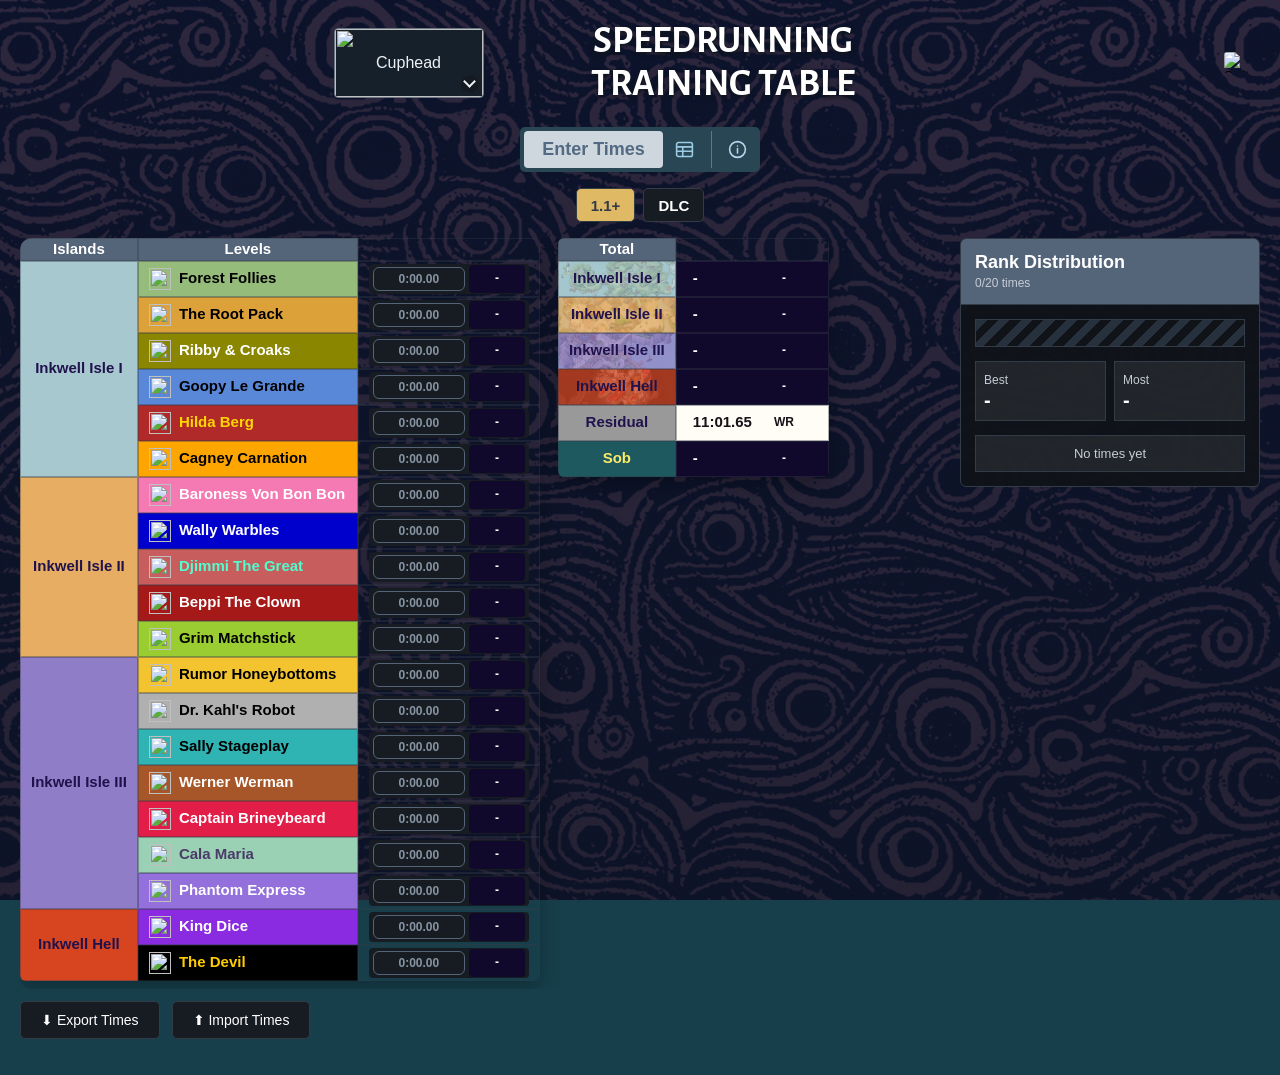
==== commit 99a3f8d8: "Restore web game selection and add the Silksong training table" ====
--- a/index.html
+++ b/index.html
@@ -4,12 +4,15 @@
     <meta charset="UTF-8">
     <meta name="viewport" content="width=device-width, initial-scale=1.0">
     <title>Cuphead Training App</title>
-    <link rel="stylesheet" href="style.css?v=myekul-background">
+    <link rel="stylesheet" href="style.css?v=icon-accents">
 </head>
 <body data-page="personal-times">
 
 <div class="pages">
-    <div id="bigtitle">Cuphead Training App</div>
+    <div class="training-table-brand">
+        <details class="game-picker" id="game-picker"><summary></summary><div class="game-choices"></div></details>
+        <h1 class="training-table-title" data-i18n="ui.training-table-title">Speedrunning training table</h1>
+    </div>
     <a href="info.html" class="info-nav-btn" data-i18n-aria-label="ui.info-aria" aria-label="How it works">&#9432;</a>
 
     <button id="lang-toggle-btn" class="lang-toggle-btn-inline" type="button" onclick="setActiveLanguage(getActiveLanguage() === 'pt-BR' ? 'en' : 'pt-BR')" data-i18n-aria-label="ui.language-aria" aria-label="Toggle language">
@@ -44,20 +47,21 @@
     </div>
 
     <script src="js/sound-effects.js"></script>
-<script src="data.js?v=reverse-rank-wheel"></script>
-    <script src="js/state.js"></script>
+    <script src="js/game-toggle.js?v=steam-banner-picker"></script>
+<script src="data.js?v=silksong-saturation"></script>
+    <script src="js/state.js?v=game-selection"></script>
     <script src="js/time.js"></script>
-    <script src="js/category.js"></script>
+    <script src="js/category.js?v=game-selection"></script>
     <script src="js/data-access.js"></script>
     <script src="js/ranks.js?v=wheel-ranks"></script>
-    <script src="js/calculations.js"></script>
+    <script src="js/calculations.js?v=game-selection"></script>
     <script src="js/wr-times.js"></script>
-    <script src="js/storage.js"></script>
-    <script src="js/render-time-table.js?v=1.1.0"></script>
-    <script src="js/render-personal.js?v=1.1.0"></script>
-    <script src="js/render.js?v=manual-times"></script>
-    <script src="js/language.js?v=1.1.0"></script>
-    <script src="js/main.js"></script>
+    <script src="js/storage.js?v=game-selection"></script>
+    <script src="js/render-time-table.js?v=game-selection"></script>
+    <script src="js/render-personal.js?v=game-selection"></script>
+    <script src="js/render.js?v=silksong-warm-splits"></script>
+    <script src="js/language.js?v=compact-game-banner"></script>
+    <script src="js/main.js?v=game-selection"></script>
 
 </body>
 </html>
--- a/style.css
+++ b/style.css
@@ -1,3 +1,8 @@
+@font-face { font-family:"Alegreya Sans SC"; src:url("assets/fonts/alegreya-sans-sc-bold.woff2") format("woff2"); font-weight:700; font-display:swap; }
+@font-face { font-family:"Cinzel"; src:url("assets/fonts/cinzel-bold.woff2") format("woff2"); font-weight:700; font-display:swap; }
+@font-face { font-family:"Silentina Local"; src:local("Silentina Movie"), local("SilentinaMovie"), local("Silentina Film"), local("SilentinaFilm"); font-weight:700; }
+@font-face { font-family:"Trajan Local"; src:local("Trajan Pro Bold"), local("TrajanPro-Bold"), local("Trajan Pro 3 Bold"), local("TrajanPro3-Bold"); font-weight:700; }
+
 :root {
     --panel-bg: #1a303c;
     --panel-bg-deep: #132632;
@@ -7,7 +12,7 @@
     --panel-accent-bright: #d5b66b;
 }
 
-body[data-page="personal-times"][data-game="hollow-knight"] .scroll-wrapper {
+body[data-page="personal-times"]:is([data-game="hollow-knight"], [data-game="silksong"]) .scroll-wrapper {
     display: block;
 }
 
@@ -23,7 +28,7 @@
     min-height: 100%;
     margin: 0;
     padding: 20px;
-    background-image: linear-gradient(180deg, rgba(15, 19, 28, .14), rgba(15, 19, 28, .38)), url("assets/backgrounds/myekul-bg.png");
+    background-image: linear-gradient(180deg, rgba(15, 19, 28, .14), rgba(15, 19, 28, .38)), var(--game-background, url("assets/backgrounds/myekul-bg.png"));
     background-repeat: no-repeat;
     background-position: center center;
     background-attachment: fixed;
@@ -35,14 +40,13 @@
 }
 
 .pages {
-    display: flex;
-    align-items: center;
-    justify-content: center;
-    gap: 8px;
+    display: grid;
+    grid-template-columns: minmax(44px, 1fr) minmax(0, max-content) minmax(44px, 1fr);
+    align-items: center;
+    gap: clamp(8px, 2vw, 16px);
     margin-bottom: 12px;
     width: 100%;
-    min-height: 96px;
-    padding-inline: 72px;
+    min-height: 64px;
 }
 
 #bigtitle {
@@ -102,9 +106,8 @@
 }
 
 .lang-toggle-btn-inline {
-    position: fixed;
-    top: 47px;
-    right: 20px;
+    grid-column: 3;
+    justify-self: end;
 }
 
 .game-toggle-btn:hover,
@@ -113,174 +116,17 @@
     border-color: #e0b965;
 }
 
-body[data-game="hollow-knight"] {
-    background-color: #070b13;
-    background-image:
-        linear-gradient(rgba(5, 9, 16, 0.38), rgba(5, 9, 16, 0.38)),
-        url("assets/backgrounds/hollowknight_background.png");
-    background-position: center center;
-    background-size: cover;
-    background-repeat: no-repeat;
-    background-attachment: fixed;
-    color: #e8edf5;
-    font-family: "Trebuchet MS", "Segoe UI", sans-serif;
-    font-weight: 600;
-}
-
-body[data-game="hollow-knight"] .page-tabs,
-body[data-game="hollow-knight"] .category-tab,
-body[data-game="hollow-knight"] .data-control-btn {
-    background-color: #172231;
-    border-color: #465870;
-}
-
-body[data-game="hollow-knight"] .page-tabs a.active,
-body[data-game="hollow-knight"] .category-tab.is-active {
-    background: #c9d7e8;
-    color: #111824;
-}
-
-body[data-game="hollow-knight"] th,
-body[data-game="hollow-knight"] .rank-chart-header {
-    background: #35475e;
-}
-
-body[data-game="hollow-knight"] .game-toggle-btn {
-    background: #35475e;
-    border-color: #c9d7e8;
-}
-
-body[data-game="hollow-knight"] .boss {
-    left: 0;
-    background: #182536 !important;
-}
-
-body[data-game="hollow-knight"] .split-cell {
-    min-width: 220px;
-    width: 220px;
-}
-
-body[data-game="hollow-knight"] .boss-content {
-    flex-direction: row-reverse;
-    justify-content: space-between;
-    gap: 6px;
-}
-
-body[data-game="hollow-knight"] .boss-icon {
-    width: auto;
-    max-width: 64px;
-    height: 32px;
-}
-
-body[data-game="hollow-knight"] .boss span {
-    flex: 1 1 auto;
-    min-width: 0;
-    font-size: 15px;
-    font-weight: 700;
-}
-
-body[data-game="hollow-knight"] .personal-totals-table.hollow-knight-personal-total {
-    width: 420px;
-    table-layout: fixed;
-}
-
-body[data-game="hollow-knight"] .hollow-knight-personal-total .total-label {
-    width: 220px;
-}
-
-body[data-game="hollow-knight"] .hollow-knight-personal-total .personal-time-col {
-    width: 200px;
-    min-width: 200px;
-}
-
-body[data-game="hollow-knight"] .total-time-wrapper {
-    display: grid;
-    grid-template-columns: minmax(0, 1fr) auto;
-    align-items: center;
-    gap: 12px;
-    min-width: 0;
-}
-
-body[data-game="hollow-knight"] .total-time-wrapper > span:first-child {
-    min-width: 0;
-    text-align: left;
-    font-size: 16px;
-    font-weight: 700;
-    font-variant-numeric: tabular-nums;
-}
-
-body[data-game="hollow-knight"] .total-time-wrapper .time-rank-display {
-    min-width: 56px;
-    font-size: 14px;
-    font-weight: 800;
-}
-
-body[data-game="hollow-knight"] .info-page,
-body[data-game="hollow-knight"] .rank-chart,
-body[data-game="hollow-knight"] .page-tabs a,
-body[data-game="hollow-knight"] .category-tab {
-    font-weight: 700;
-}
-
-body[data-page="personal-times"][data-game="hollow-knight"] .time-input-wrapper {
-    min-height: 32px;
-}
-
-body[data-page="personal-times"][data-game="hollow-knight"] .time-input,
-body[data-page="personal-times"][data-game="hollow-knight"] .time-rank-display {
-    height: 28px;
-    font-size: 14px;
-}
-
-body[data-game="hollow-knight"] .rank-chart-header span,
-body[data-game="hollow-knight"] .rank-chart-stats span,
-body[data-game="hollow-knight"] .rank-chart-badge,
-body[data-game="hollow-knight"] .rank-chart-count,
-body[data-game="hollow-knight"] .rank-chart-empty {
-    font-size: 14px;
-}
-
-body[data-game="hollow-knight"] .hollow-knight-total-row > * {
-    border-top: 3px solid #c9d7e8;
-    font-weight: 900;
-}
-
-body[data-game="hollow-knight"] .total-label {
-    position: sticky;
-    left: 0;
-    z-index: 25;
-    min-width: 220px;
-    width: 220px;
-    background: #182536;
-    color: #f4f7fb;
-}
-
-body[data-game="hollow-knight"] .hollow-knight-personal-total {
-    margin-top: 8px;
-}
-
-body[data-game="hollow-knight"] .total-time-wrapper {
-    justify-content: space-between;
-    padding: 1px 6px;
-    background: transparent !important;
-}
-
-body[data-game="hollow-knight"] .hollow-knight-personal-total .personal-time-col {
-    background: #182536 !important;
-    color: #f4f7fb !important;
-}
-
-body[data-game="hollow-knight"] .total-time-wrapper > span:first-child {
-    color: #f4f7fb !important;
-}
-
-body[data-game="hollow-knight"] .time-input {
-    border-color: #70839e;
-}
-
-body[data-game="cuphead"] * {
-    font-weight: 700;
-}
+body[data-game="hollow-knight"] { --game-background:url("assets/backgrounds/hollowknight_background.png"); }
+body[data-game="silksong"] { --game-background:url("assets/backgrounds/silksong-background.png"); }
+
+body:is([data-game="hollow-knight"], [data-game="silksong"]) .boss { left:0; }
+body:is([data-game="hollow-knight"], [data-game="silksong"]) .split-cell { min-width:220px; width:220px; }
+.hollow-knight-personal-total { width:420px; table-layout:fixed; margin-top:8px; }
+.hollow-knight-personal-total .total-label { width:220px; }
+.hollow-knight-personal-total .personal-time-col { width:200px; min-width:200px; }
+.hollow-knight-personal-total .total-time-wrapper { justify-content:space-between; }
+.hollow-knight-total-row > * { border-top:3px solid var(--panel-border); }
+.hollow-knight-total-row .total-label { position:sticky; left:0; z-index:25; }
 
 .pages {
     position: relative;
@@ -1372,7 +1218,6 @@
     }
 
     .pages {
-        flex-wrap: wrap;
         gap: 8px 16px;
         min-height: 72px;
     }
@@ -1403,3 +1248,47 @@
 
 .browser-history-hint { text-align: center; margin: 0 0 10px; }
 .browser-history-hint a { color: #cad6e2; font-size: .9rem; }
+
+.training-table-brand { grid-column:2; display:flex; align-items:center; justify-content:center; gap:clamp(8px, 2vw, 16px); min-width:0; }
+.training-table-title {
+    min-width:0; margin:0; font-family:"Silentina Local", "Alegreya Sans SC", "Arial Black", sans-serif;
+    font-size:clamp(15px, 3.4vw, 38px); font-weight:700; line-height:1.12;
+    text-align:center; text-transform:uppercase; text-wrap:balance; overflow-wrap:anywhere; text-shadow:0 2px 4px #101419;
+}
+body[data-game="hollow-knight"] .training-table-title { font-family:"Trajan Local", Perpetua, "Cinzel", Georgia, serif; }
+body[data-game="silksong"] .training-table-title { font-family:Perpetua, "Cinzel", Georgia, serif; text-transform:none; }
+.game-picker { position:relative; z-index:110; flex:0 0 clamp(70px, 17vw, 150px); }
+.game-picker :is(summary, button) {
+    display:grid; position:relative; place-items:center; width:100%; aspect-ratio:460/215;
+    padding:0; overflow:hidden; border:1px solid #687482; border-radius:8px; background:#15202a;
+    color:#edf1f5; font:inherit; cursor:pointer;
+}
+.game-picker summary::-webkit-details-marker { display:none; }
+.game-picker :is(summary, button):is(:hover, :focus-visible) { border-color:#e0b965; }
+.game-picker img { position:absolute; inset:0; width:100%; height:100%; object-fit:contain; }
+.game-picker-chevron {
+    position:absolute; right:4px; bottom:4px; display:grid; place-items:center; width:18px; height:18px;
+    border-radius:50%; background:#151a20eb;
+}
+.game-picker-chevron::before { content:""; width:7px; height:7px; border:solid currentColor; border-width:0 2px 2px 0; transform:translateY(-2px) rotate(45deg); }
+.game-picker[open] .game-picker-chevron::before { transform:translateY(2px) rotate(225deg); }
+.game-choices {
+    position:absolute; top:calc(100% + 6px); inset-inline-start:0; width:max(100%, 150px); display:grid; gap:6px;
+    padding:6px; border:1px solid #687482; border-radius:8px; background:#151a20; box-shadow:0 6px 16px #0008;
+}
+body:not([data-game="cuphead"]) .cuphead-only { display:none; }
+
+/* Add color to inactive navigation glyphs and reduce the largest corner radii. */
+.icon-reveal:not(:is(.active, .active-info, .is-active)) > svg { color:var(--nav-icon-color, #b9d7ee); }
+.icon-reveal:is([data-i18n-aria-label="nav.training"], [data-i18n-aria-label="nav.enter-times"]) { --nav-icon-color:#e9bd69; }
+.icon-reveal[data-i18n-aria-label="nav.time-table"] { --nav-icon-color:#9ccce4; }
+.icon-reveal:is([data-i18n-aria-label="nav.attempt-log"], [data-i18n-aria-label="projection.boss-log"]) { --nav-icon-color:#a6cfae; }
+.icon-reveal[data-i18n-aria-label="projection.title"] { --nav-icon-color:#e2a884; }
+.icon-reveal:is([data-i18n-aria-label="nav.backups"], [data-i18n-aria-label="recap.title"]) { --nav-icon-color:#c7b6e8; }
+
+table, .rank-chart, .info-page .info-section, .boss-detail-view, .history-card,
+.recent-attempt-card, .improvement-cards > div { border-radius:6px; }
+.page-tabs, body.compact-mode .page-tabs, .detail-tabs, .category-tab,
+.boss-stat-card, .boss-detail-bossbar, .data-control-btn, .game-choices { border-radius:5px; }
+.page-tabs a, .page-tabs .info-nav-btn.icon-reveal, .detail-tabs button,
+.game-picker :is(summary, button), .icon-caption { border-radius:4px; }
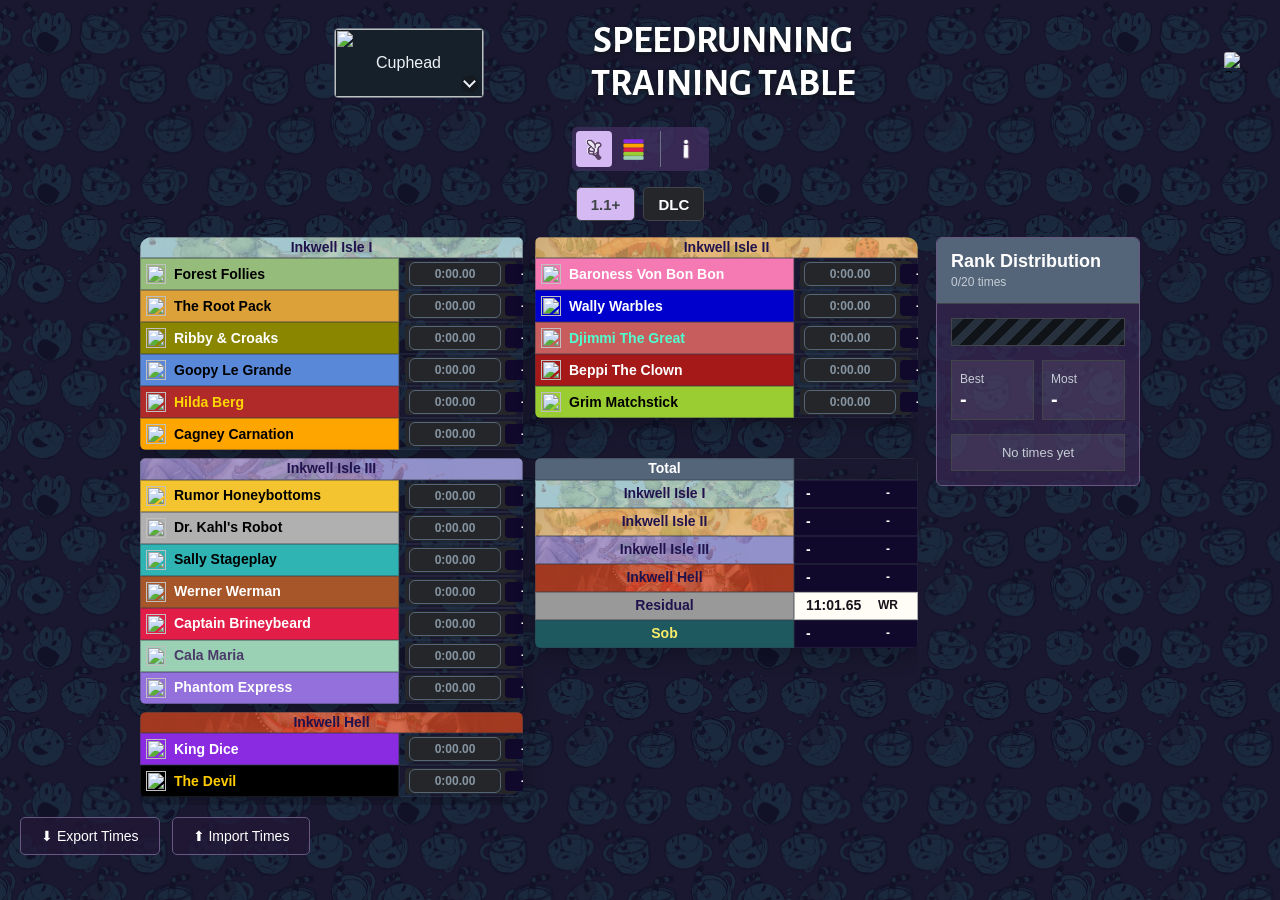
==== commit b07824fa: "Bring responsive isle layout and current Cuphead targets to the web" ====
--- a/index.html
+++ b/index.html
@@ -4,7 +4,8 @@
     <meta charset="UTF-8">
     <meta name="viewport" content="width=device-width, initial-scale=1.0">
     <title>Cuphead Training App</title>
-    <link rel="stylesheet" href="style.css?v=icon-accents">
+<link rel="icon" type="image/png" href="assets/icons/app-logo-small.png">
+    <link rel="stylesheet" href="style.css?v=1.1.8">
 </head>
 <body data-page="personal-times">
 
@@ -46,22 +47,22 @@
         <input id="import-file" type="file" accept=".json,application/json" hidden>
     </div>
 
-    <script src="js/sound-effects.js"></script>
-    <script src="js/game-toggle.js?v=steam-banner-picker"></script>
-<script src="data.js?v=silksong-saturation"></script>
-    <script src="js/state.js?v=game-selection"></script>
-    <script src="js/time.js"></script>
-    <script src="js/category.js?v=game-selection"></script>
-    <script src="js/data-access.js"></script>
-    <script src="js/ranks.js?v=wheel-ranks"></script>
-    <script src="js/calculations.js?v=game-selection"></script>
-    <script src="js/wr-times.js"></script>
-    <script src="js/storage.js?v=game-selection"></script>
-    <script src="js/render-time-table.js?v=game-selection"></script>
-    <script src="js/render-personal.js?v=game-selection"></script>
-    <script src="js/render.js?v=silksong-warm-splits"></script>
-    <script src="js/language.js?v=compact-game-banner"></script>
-    <script src="js/main.js?v=game-selection"></script>
+    <script src="js/sound-effects.js?v=1.1.8"></script>
+    <script src="js/game-toggle.js?v=1.1.8"></script>
+<script src="data.js?v=1.1.8"></script>
+    <script src="js/state.js?v=1.1.8"></script>
+    <script src="js/time.js?v=1.1.8"></script>
+    <script src="js/category.js?v=1.1.8"></script>
+    <script src="js/data-access.js?v=1.1.8"></script>
+    <script src="js/ranks.js?v=1.1.8"></script>
+    <script src="js/calculations.js?v=1.1.8"></script>
+    <script src="js/wr-times.js?v=1.1.8"></script>
+    <script src="js/storage.js?v=1.1.8"></script>
+    <script src="js/render-time-table.js?v=1.1.8"></script>
+    <script src="js/render-personal.js?v=1.1.8"></script>
+    <script src="js/render.js?v=1.1.8"></script>
+    <script src="js/language.js?v=1.1.8"></script>
+    <script src="js/main.js?v=1.1.8"></script>
 
 </body>
 </html>
--- a/style.css
+++ b/style.css
@@ -4,12 +4,13 @@
 @font-face { font-family:"Trajan Local"; src:local("Trajan Pro Bold"), local("TrajanPro-Bold"), local("Trajan Pro 3 Bold"), local("TrajanPro3-Bold"); font-weight:700; }
 
 :root {
-    --panel-bg: #1a303c;
-    --panel-bg-deep: #132632;
-    --panel-border: #365665;
-    --panel-accent: #548995;
-    --panel-accent-soft: #294955;
-    --panel-accent-bright: #d5b66b;
+    --panel-bg: rgb(57 40 83 / 65%);
+    --panel-bg-deep: rgb(34 23 55 / 74%);
+    --panel-border: #695781;
+    --panel-accent: #5b4677;
+    --panel-accent-soft: rgb(69 49 99 / 70%);
+    --panel-selection: #d4b9f2;
+    --panel-accent-bright: #edbd5f;
 }
 
 body[data-page="personal-times"]:is([data-game="hollow-knight"], [data-game="silksong"]) .scroll-wrapper {
@@ -112,7 +113,7 @@
 
 .game-toggle-btn:hover,
 .game-toggle-btn:focus-visible {
-    background: #303c4c;
+    background: #383b3e;
     border-color: #e0b965;
 }
 
@@ -135,7 +136,7 @@
 
 .page-tabs {
     display: inline-flex;
-    background: #284653;
+    background: var(--panel-accent-soft);
     padding: 4px;
     border-radius: 12px;
     gap: 4px;
@@ -158,13 +159,13 @@
 }
 
 .page-tabs a.active {
-    background: rgb(206, 214, 222);
-    color: #536b82;
+    background: var(--panel-selection);
+    color: #45494d;
     pointer-events: none;
 }
 
 .page-tabs a.active:hover {
-    color: #536b82;
+    color: #45494d;
 }
 
 .category-tabs {
@@ -177,9 +178,9 @@
 
 .category-tab {
     min-height: 34px;
-    border: 1px solid #333b46;
+    border: 1px solid #414549;
     padding: 6px 14px;
-    background: #171b22;
+    background: #242629;
     color: #ffffff;
     font: inherit;
     font-size: 15px;
@@ -190,12 +191,12 @@
 
 .category-tab:hover,
 .category-tab:focus-visible {
-    background: #303c4c;
+    background: #383b3e;
 }
 
 .category-tab.is-active {
-    background: #e0b965;
-    color: #333b46;
+    background: var(--panel-selection);
+    color: #414549;
 }
 
 .category-icon {
@@ -220,21 +221,21 @@
 .category-sub-option {
     min-width: 32px;
     min-height: 32px;
-    border: 1px solid #333b46;
+    border: 1px solid #414549;
     padding: 4px;
-    background: #171b22;
+    background: #242629;
     cursor: pointer;
     border-radius: 8px;
 }
 
 .category-sub-option:hover,
 .category-sub-option:focus-visible {
-    background: #303c4c;
+    background: #383b3e;
 }
 
 .category-sub-option.is-active {
-    background: #e0b965;
-    border-color: #e0b965;
+    background: var(--panel-selection);
+    border-color: var(--panel-accent-bright);
 }
 
 .category-sub-option .category-icon {
@@ -249,8 +250,8 @@
 
 .data-control-btn {
     padding: 10px 20px;
-    background: #171b22;
-    border: 1px solid #333b46;
+    background: #242629;
+    border: 1px solid #414549;
     border-radius: 8px;
     color: #ffffff;
     font-size: 14px;
@@ -260,7 +261,7 @@
 }
 
 .data-control-btn:hover {
-    background: #303c4c;
+    background: #383b3e;
     border-color: #4a5562;
 }
 
@@ -310,7 +311,7 @@
 .placeholder-table {
     width: max-content;
     min-width: 420px;
-    border: 1px solid #333b46;
+    border: 1px solid #414549;
     background: rgba(16, 20, 25, 0.96);
 }
 
@@ -435,7 +436,7 @@
     padding: 1px 4px;
     border-radius: 4px;
     transition: background 0.2s ease;
-    background: #171b22 !important;
+    background: #242629 !important;
     width: 100%;
     max-width: 100%;
     box-sizing: border-box;
@@ -500,7 +501,7 @@
     flex: 0 0 auto;
     max-height: calc(100vh - 40px);
     overflow-y: auto;
-    border: 1px solid #333b46;
+    border: 1px solid #414549;
     background: rgba(16, 20, 25, 0.96);
     color: #ffffff;
     border-radius: 12px;
@@ -526,7 +527,7 @@
     justify-content: space-between;
     gap: 12px;
     padding: 14px;
-    border-bottom: 1px solid #333b46;
+    border-bottom: 1px solid #414549;
     background: #556579;
 }
 
@@ -547,9 +548,9 @@
 .rank-chart-header strong {
     min-width: 52px;
     padding: 6px 8px;
-    border: 1px solid #333b46;
+    border: 1px solid #414549;
     background: #ffffff;
-    color: #333b46;
+    color: #414549;
     text-align: center;
     font-size: 18px;
 }
@@ -559,7 +560,7 @@
     height: 28px;
     margin: 14px;
     overflow: hidden;
-    border: 1px solid #333b46;
+    border: 1px solid #414549;
     background: #101419;
 }
 
@@ -598,7 +599,7 @@
 }
 
 .rank-chart-stats div {
-    border: 1px solid #333b46;
+    border: 1px solid #414549;
     background: rgba(255, 255, 255, 0.08);
     padding: 8px;
 }
@@ -627,14 +628,14 @@
     align-items: center;
     justify-content: center;
     min-height: 26px;
-    border: 1px solid #333b46;
+    border: 1px solid #414549;
     font-size: 13px;
 }
 
 .rank-chart-track {
     height: 12px;
     overflow: hidden;
-    border: 1px solid #333b46;
+    border: 1px solid #414549;
     background: rgba(255, 255, 255, 0.12);
 }
 
@@ -650,7 +651,7 @@
 
 .rank-chart-empty {
     padding: 10px;
-    border: 1px solid #333b46;
+    border: 1px solid #414549;
     background: rgba(255, 255, 255, 0.08);
     color: #c5ccd5;
     text-align: center;
@@ -673,8 +674,8 @@
     border-radius: 50%;
     position: relative;
     box-shadow:
-        0 0 0 4px #333b46,
-        0 0 0 8px #536b82,
+        0 0 0 4px #414549,
+        0 0 0 8px #45494d,
         0 0 20px rgba(83, 107, 130, 0.3);
 }
 
@@ -731,7 +732,7 @@
     font-weight: 500;
     max-width: 300px;
     white-space: normal;
-    border: 1px solid #536b82;
+    border: 1px solid #45494d;
     box-shadow: 0 4px 12px rgba(0, 0, 0, 0.3);
 }
 
@@ -805,7 +806,7 @@
     font-size: 22px;
     line-height: 1;
     font-weight: 400;
-    background-color: #536b82;
+    background-color: #45494d;
     color: rgb(190, 200, 210);
     text-decoration: none;
     flex-shrink: 0;
@@ -818,7 +819,7 @@
 
 .info-nav-btn.active {
     background-color: rgb(206, 214, 222);
-    color: #536b82;
+    color: #45494d;
     cursor: default;
     pointer-events: none;
 }
@@ -847,13 +848,13 @@
     padding: 7px 10px;
     border: 1px solid #556579;
     border-radius: 7px;
-    background: #171b22;
+    background: #242629;
     color: #edf0f3;
     font: inherit;
     font-size: 12px;
     cursor: pointer;
 }
-.compact-mode-toggle[aria-pressed="true"] { background:#e0b965; border-color:#e0b965; color:#333b46; }
+.compact-mode-toggle[aria-pressed="true"] { background:#e0b965; border-color:#e0b965; color:#414549; }
 
 body.compact-mode { padding:12px; }
 body.compact-mode .pages { min-height:64px; margin-bottom:7px; }
@@ -1008,11 +1009,11 @@
     color: #edf0f3;
 }
 .attempt-log-heading { display:flex; justify-content:space-between; align-items:end; margin:24px 0 26px; }
-.attempt-log-heading h1, .boss-detail-heading h2 { margin:4px 0 8px; color:#e0b965; font-size:clamp(28px,4vw,42px); }
+.attempt-log-heading h1, .boss-detail-heading h2 { margin:4px 0 8px; color:#f4cb79; font-size:clamp(28px,4vw,42px); }
 .attempt-log-heading p:not(.attempt-eyebrow), .boss-detail-heading p:not(.attempt-eyebrow) { margin:0; color:#c0c7cf; }
 .attempt-eyebrow { margin:0; color:#aeb8c3; font-size:11px; font-weight:800; letter-spacing:.16em; }
 .boss-stat-grid { display:grid; grid-template-columns:repeat(auto-fill,minmax(245px,1fr)); gap:14px; }
-.boss-stat-card { display:block; min-width:0; overflow:hidden; padding:0; text-align:left; color:#edf0f3; background:#1a303c; border:1px solid #456572; border-radius:8px; cursor:pointer; }
+.boss-stat-card { display:block; min-width:0; overflow:hidden; padding:0; text-align:left; color:#edf0f3; background:#292c2f; border:1px solid #456572; border-radius:8px; cursor:pointer; }
 .boss-stat-card:hover,.boss-stat-card:focus-visible { border-color:#788997; outline:none; }
 .boss-card-header { display:flex; min-height:58px; align-items:center; justify-content:space-between; gap:12px; padding:9px 13px; }
 .boss-card-icon { flex:none; width:44px; height:44px; object-fit:contain; }
@@ -1024,9 +1025,9 @@
 .boss-card-stats b { font-size:20px; }
 .boss-card-footer { display:flex; flex-wrap:wrap; gap:8px 18px; margin-top:12px; padding:11px 13px 13px; border-top:1px solid #3a444f; }
 .boss-card-footer b { color:#fff; font-size:12px; }
-.attempt-section-title { margin:32px 0 12px; color:#e0b965; font-size:19px; }
+.attempt-section-title { margin:32px 0 12px; color:#f4cb79; font-size:19px; }
 .recent-attempt-list { display:grid; gap:8px; }
-.recent-attempt-card { display:grid; grid-template-columns:74px minmax(145px,1.5fr) minmax(130px,1fr) minmax(105px,.7fr) minmax(80px,.55fr) auto; align-items:center; gap:14px; padding:12px 15px; background:rgba(26,48,60,.95); border:1px solid #365665; border-radius:10px; }
+.recent-attempt-card { display:grid; grid-template-columns:74px minmax(145px,1.5fr) minmax(130px,1fr) minmax(105px,.7fr) minmax(80px,.55fr) auto; align-items:center; gap:14px; padding:12px 15px; background:rgba(26,48,60,.95); border:1px solid #494d51; border-radius:10px; }
 .attempt-result { justify-self:start; padding:5px 9px; border-radius:20px; font-size:11px; font-weight:800; }
 .attempt-result.is-clear { color:#d9f5d4; background:#285739; }
 .attempt-result.is-fail { color:#ffd0c7; background:#693548; }
@@ -1041,8 +1042,8 @@
 .attempt-detail { display:flex; flex-direction:column; gap:3px; min-width:0; }
 .attempt-detail small { color:#a99dbd; font-size:10px; text-transform:uppercase; letter-spacing:.08em; }
 .attempt-detail b { overflow:hidden; color:#edf0f3; font-size:13px; font-weight:600; text-overflow:ellipsis; white-space:nowrap; }
-.attempt-empty,.history-empty { padding:22px; color:#aab3bd; text-align:center; background:#20262e; border:1px dashed #3a444f; border-radius:10px; }
-.boss-detail-view { padding:20px; background:rgba(19,38,50,.95); border:1px solid #365665; border-radius:15px; }
+.attempt-empty,.history-empty { padding:22px; color:#aab3bd; text-align:center; background:#25272a; border:1px dashed #3a444f; border-radius:10px; }
+.boss-detail-view { padding:20px; background:rgba(19,38,50,.95); border:1px solid #494d51; border-radius:15px; }
 .detail-back { padding:8px 0; margin-bottom:17px; color:#d0d5dc; background:none; border:0; font:inherit; cursor:pointer; }
 .detail-back:hover { color:#e0b965; }
 .boss-detail-heading { display:flex; justify-content:space-between; align-items:end; gap:20px; padding-bottom:20px; border-bottom:1px solid #3a444f; }
@@ -1050,9 +1051,9 @@
 .boss-detail-bossbar { display:flex; min-height:58px; align-items:center; justify-content:space-between; gap:12px; padding:9px 13px; margin:7px 0 9px; border-radius:8px; }
 .boss-detail-bossbar h2 { min-width:0; margin:0; overflow-wrap:anywhere; color:inherit; font-size:23px; line-height:1.2; }
 .boss-detail-bossbar img { flex:none; width:44px; height:44px; object-fit:contain; }
-.detail-tabs { display:flex; gap:7px; padding:4px; background:#151a20; border-radius:9px; }
+.detail-tabs { display:flex; gap:7px; padding:4px; background:#202225; border-radius:9px; }
 .detail-tabs button { padding:9px 14px; color:#c0c7cf; background:transparent; border:0; border-radius:6px; font:inherit; cursor:pointer; }
-.detail-tabs button.is-active { color:#1c1233; background:#e0b965; font-weight:800; }
+.detail-tabs button.is-active { color:#1c1233; background:var(--panel-accent-bright); font-weight:800; }
 .autolog-view-tabs { width: fit-content; margin: 0 auto 12px; }
 #category-tabs[hidden] { display: none; }
 #run-recap h2 { margin: 0 0 12px; }
@@ -1063,7 +1064,7 @@
 .recap-file-picker.is-dragging { background: #304758; border-color: #a8d1fb; }
 #recap-attempt { width: 6em; }
 .recap-browser, .recap-toolbar { display: flex; flex-wrap: wrap; align-items: center; justify-content: center; gap: 8px 14px; margin: 12px 0; }
-.recap-browser input, .recap-toolbar select { padding: 5px 8px; color: #edf0f3; background: #171b22; border: 1px solid #556579; border-radius: 6px; font: inherit; }
+.recap-browser input, .recap-toolbar select { padding: 5px 8px; color: #edf0f3; background: #242629; border: 1px solid #556579; border-radius: 6px; font: inherit; }
 .recap-attempt-dots { display: inline-flex; align-items: center; }
 .recap-dot { display: grid; place-items: center; width: 20px; height: 26px; padding: 0; border: 0; background: transparent; cursor: pointer; }
 .recap-dot::before { content: ""; width: 8px; height: 8px; border-radius: 50%; background: #8391a1; }
@@ -1071,7 +1072,7 @@
 .recap-dot[aria-current="true"]::before { outline: 1px solid #fff; outline-offset: 3px; }
 .recap-dot:hover::before { transform: scale(1.3); }
 .recap-toolbar { color: #c0c7cf; font-size: .85rem; }
-.recap-attempt-header { display: flex; align-items: center; justify-content: space-between; gap: 12px; padding: 12px 16px; background: #171b22; border-radius: 8px; }
+.recap-attempt-header { display: flex; align-items: center; justify-content: space-between; gap: 12px; padding: 12px 16px; background: #242629; border-radius: 8px; }
 .recap-attempt-header > strong { color: #e0b965; font-size: 1.5rem; font-variant-numeric: tabular-nums; }
 .recap-attempt-status { display: block; color: #edbf90; font-size: .8rem; }
 .recap-attempt-status.is-finished, .recap-faster { color: #9bd9b1; }
@@ -1084,7 +1085,7 @@
 .recap-split img { width: 21px; height: 21px; object-fit: contain; }
 .recap-split small { margin-left: auto; }
 .recap-breakdown dl { display: flex; flex-wrap: wrap; gap: 8px; margin: 0 0 12px; }
-.recap-breakdown dl > div { padding: 7px 10px; background: #171b22; border-radius: 6px; }
+.recap-breakdown dl > div { padding: 7px 10px; background: #242629; border-radius: 6px; }
 .recap-breakdown dt { color: #c0c7cf; font-size: .8rem; }
 .recap-breakdown dd { margin: 3px 0 0; font-variant-numeric: tabular-nums; }
 .recap-file-history { margin-top: 12px; }
@@ -1092,25 +1093,27 @@
 .nav-icon-group { display: flex; align-items: center; gap: 4px; }
 .nav-icon-group + .nav-icon-group { border-left: 1px solid #687482; padding-left: 8px; margin-left: 4px; }
 .icon-reveal { position: relative; display: inline-flex; align-items: center; justify-content: center; }
-.icon-reveal > svg { display: block; width: 21px; height: 21px; flex-shrink: 0; }
+.icon-reveal > :is(svg, .nav-artwork) { display: block; width: 21px; height: 21px; flex-shrink: 0; }
+.nav-artwork { object-fit: contain; }
+.icon-reveal:is([data-i18n-aria-label="nav.training"], [data-i18n-aria-label="nav.enter-times"]):active > .nav-artwork { content: url("assets/icons/shooting-hand.png?v=refreshed-icons"); }
 .page-tabs a.icon-reveal, body.compact-mode .page-tabs a.icon-reveal, .autolog-view-tabs button.icon-reveal {
     position: relative; inset: auto; padding: 7px; min-width: 36px; min-height: 36px; box-sizing: border-box;
 }
+.page-tabs a.icon-reveal { transition: none; }
 .page-tabs a.icon-reveal.active, .page-tabs a.icon-reveal.active-info { pointer-events: auto; }
 .page-tabs .info-nav-btn.icon-reveal { border-radius: 9px; background: transparent; }
-.page-tabs .info-nav-btn.active-info { background: rgb(206, 214, 222); color: #536b82; }
+.page-tabs .info-nav-btn.active-info { background: var(--panel-selection); color: #45494d; }
 .icon-caption {
     position: absolute; left: calc(100% + 6px); top: 50%; z-index: 1;
     padding: 6px 9px; border: 1px solid #536270; border-radius: 6px;
-    background: #20262e; color: #f0f3f6; font: 600 13px/1.3 system-ui, sans-serif;
+    background: #25272a; color: #f0f3f6; font: 600 13px/1.3 system-ui, sans-serif;
     white-space: nowrap; pointer-events: none; opacity: 0; visibility: hidden;
-    transform: translate(-6px, -50%); transition: opacity .15s, transform .18s, visibility .18s;
+    transform: translateY(-50%);
 }
 .icon-reveal:hover, .icon-reveal:focus-visible { z-index: 2; }
 .icon-reveal:hover > .icon-caption, .icon-reveal:focus-visible > .icon-caption {
-    opacity: 1; visibility: visible; transform: translate(0, -50%);
-}
-@media (prefers-reduced-motion: reduce) { .icon-caption { transition: none; } }
+    opacity: 1; visibility: visible;
+}
 #run-projection h2 { margin: 0 0 8px; }
 .projection-metrics { display: flex; flex-wrap: wrap; gap: 10px; margin: 16px 0; }
 .projection-metric { padding: 10px 14px; border-radius: 8px; background: #191e25; }
@@ -1121,7 +1124,7 @@
 .projection-target-odds { width: fit-content; margin-bottom: 14px; }
 .projection-target-odds strong { color: #a8d1fb; }
 .projection-target-form { display: flex; flex-wrap: wrap; align-items: center; gap: 8px; margin: 12px 0; }
-.projection-target-form input[type="text"] { width: 9em; padding: 7px; border: 1px solid #556579; border-radius: 6px; background: #171b22; color: #edf0f3; font: inherit; }
+.projection-target-form input[type="text"] { width: 9em; padding: 7px; border: 1px solid #556579; border-radius: 6px; background: #242629; color: #edf0f3; font: inherit; }
 .projection-target-option { display: inline-flex; align-items: center; gap: 4px; font-size: .85rem; }
 .projection-target-option[hidden] { display: none; }
 .projection-target-form .data-control-btn { margin: 0; }
@@ -1135,19 +1138,19 @@
 .projection-table td { font-variant-numeric: tabular-nums; white-space: nowrap; }
 .projection-boss-chip { width: 30px; min-height: 24px; border-radius: 5px; }
 .projection-table .projection-boss-icon { width: 21px; height: 21px; object-fit: contain; }
-.projection-table .projection-island th { width: auto; height: 34px; background-color: #151a20; }
+.projection-table .projection-island th { width: auto; height: 34px; background-color: #202225; }
 .isle-artwork { background-size: cover; background-position: center; }
 .projection-warning { color: #f1cb79; display: block; font-size: .78rem; }
 .projection-note { color: #c0c7cf; font-size: .9rem; }
 .improvement-cards { display:grid; grid-template-columns:repeat(3,minmax(0,1fr)); gap:12px; margin:18px 0; }
-.improvement-cards>div { padding:15px; background:#252b33; border:1px solid #3a444f; border-radius:10px; }
+.improvement-cards>div { padding:15px; background:#2a2c2f; border:1px solid #3a444f; border-radius:10px; }
 .improvement-cards strong { font-size:19px; }
 .history-chart-grid { display:grid; grid-template-columns:minmax(0,2fr) minmax(0,1fr); gap:14px; }
 .history-chart-grid.combined-history-grid { grid-template-columns:minmax(0,1fr); }
 .combined-death-bar { fill:#d88d6f; opacity:.4; pointer-events:none; }
 .combined-chart-legend { display:flex; flex-wrap:wrap; gap:8px 20px; margin-bottom:8px; color:#c0c7cf; font-size:11px; }
 .combined-chart-legend span:last-child { color:#d88d6f; }
-.history-card { min-width:0; padding:16px; background:#1a303c; border:1px solid #365665; border-radius:11px; }
+.history-card { min-width:0; padding:16px; background:#292c2f; border:1px solid #494d51; border-radius:11px; }
 .history-card h3 { margin:0 0 10px; font-size:15px; }
 .average-window-tabs,.time-view-tabs { display:flex; gap:6px; margin-bottom:8px; }
 .average-slider-label { display:flex; align-items:center; gap:8px; margin:2px 0 4px; color:#c0c7cf; font-size:12px; }
@@ -1165,14 +1168,14 @@
 .time-history-chart { touch-action:none; cursor:crosshair; }
 .time-chart-content.is-panning .time-history-chart { cursor:grabbing; }
 .history-svg-wrap { position:relative; min-width:0; }
-.chart-hover-tooltip { position:absolute; z-index:4; display:flex; flex-direction:column; gap:3px; max-width:min(300px,90%); max-height:180px; overflow:auto; padding:8px 10px; color:#eef2f6; background:#151a20; border:1px solid #64717f; border-radius:7px; box-shadow:0 5px 16px #0008; font-size:11px; line-height:1.35; pointer-events:none; white-space:normal; overflow-wrap:anywhere; }
+.chart-hover-tooltip { position:absolute; z-index:4; display:flex; flex-direction:column; gap:3px; max-width:min(300px,90%); max-height:180px; overflow:auto; padding:8px 10px; color:#eef2f6; background:#202225; border:1px solid #64717f; border-radius:7px; box-shadow:0 5px 16px #0008; font-size:11px; line-height:1.35; pointer-events:none; white-space:normal; overflow-wrap:anywhere; }
 .chart-hover-tooltip[hidden] { display:none; }
 .chart-hover-tooltip strong { color:#f1c232; }
 .history-chart line { stroke:#505e6b; stroke-width:.5; stroke-dasharray:2 2; }
 .history-chart polyline { fill:none; stroke-width:2; vector-effect:non-scaling-stroke; }
 .time-history-chart polyline,.time-history-chart .rank-reference,.time-history-chart .time-axis-mark { pointer-events:none; }
 .time-history-chart .ranked-run-line { fill:none; stroke-width:2; stroke-dasharray:2 2; vector-effect:non-scaling-stroke; pointer-events:none; }
-.history-chart circle { fill:#f8f5ff; stroke:#252b33; stroke-width:.7; vector-effect:non-scaling-stroke; }
+.history-chart circle { fill:#f8f5ff; stroke:#2a2c2f; stroke-width:.7; vector-effect:non-scaling-stroke; }
 .history-chart .live-chart-point { fill:#8993a0; stroke:#f0fbff; stroke-width:1.2; opacity:.68; }
 .live-chart-time { color:#8de5ff; }
 .time-history-chart circle { cursor:pointer; }
@@ -1181,16 +1184,16 @@
 .history-chart :is(.rank-band, .rank-band-fill, .rank-band-glow) { pointer-events:none; }
 .history-chart .rank-band-fill { opacity:.11; }
 .history-chart .rank-band-glow { opacity:.15; }
-.history-chart .rank-band text { fill:#e1e6ec; font-size:4.8px; font-weight:700; text-anchor:start; paint-order:stroke; stroke:#20262e; stroke-width:.8px; stroke-linejoin:round; }
+.history-chart .rank-band text { fill:#e1e6ec; font-size:4.8px; font-weight:700; text-anchor:start; paint-order:stroke; stroke:#25272a; stroke-width:.8px; stroke-linejoin:round; }
 .time-history-chart { height:240px; aspect-ratio:auto; }
 body.compact-mode .time-history-chart { height:190px; }
 .history-chart .time-axis-mark line { stroke:#687482; stroke-width:.5; stroke-dasharray:1 1; opacity:.6; }
-.history-chart .time-axis-mark text { fill:#f1f4f7; font-size:6px; font-weight:700; paint-order:stroke; stroke:#20262e; stroke-width:1px; stroke-linejoin:round; }
+.history-chart .time-axis-mark text { fill:#f1f4f7; font-size:6px; font-weight:700; paint-order:stroke; stroke:#25272a; stroke-width:1px; stroke-linejoin:round; }
 .death-rate-plot { position:relative; height:190px; margin-top:10px; }
 .death-history-card { min-width:0; }
 .death-window-tabs { margin-bottom:0; }
 .death-rate-chart { height:190px; margin-top:0; }
-.death-axis-label { position:absolute; left:0; z-index:1; padding-right:3px; color:#e1e6ec; background:#20262e; font-size:11px; font-weight:700; line-height:1; transform:translateY(-50%); }
+.death-axis-label { position:absolute; left:0; z-index:1; padding-right:3px; color:#e1e6ec; background:#25272a; font-size:11px; font-weight:700; line-height:1; transform:translateY(-50%); }
 .death-rate-chart rect { fill:#d88d6f; opacity:.88; }
 .chart-controls { display:flex; justify-content:space-between; align-items:center; color:#aab3bd; font-size:11px; }
 .chart-controls>span:last-child { display:flex; gap:5px; }
@@ -1274,7 +1277,7 @@
 .game-picker[open] .game-picker-chevron::before { transform:translateY(2px) rotate(225deg); }
 .game-choices {
     position:absolute; top:calc(100% + 6px); inset-inline-start:0; width:max(100%, 150px); display:grid; gap:6px;
-    padding:6px; border:1px solid #687482; border-radius:8px; background:#151a20; box-shadow:0 6px 16px #0008;
+    padding:6px; border:1px solid #687482; border-radius:8px; background:#202225; box-shadow:0 6px 16px #0008;
 }
 body:not([data-game="cuphead"]) .cuphead-only { display:none; }
 
@@ -1292,3 +1295,171 @@
 .boss-stat-card, .boss-detail-bossbar, .data-control-btn, .game-choices { border-radius:5px; }
 .page-tabs a, .page-tabs .info-nav-btn.icon-reveal, .detail-tabs button,
 .game-picker :is(summary, button), .icon-caption { border-radius:4px; }
+
+body[data-page="time-table"] .scroll-wrapper {
+    display: block;
+    --reference-isle-width: clamp(66px, 7vw, 104px);
+    --reference-boss-width: clamp(108px, 12vw, 170px);
+}
+
+.reference-table {
+    width: 100%;
+    min-width: 1000px;
+    font-variant-numeric: tabular-nums;
+}
+
+.reference-isle { width: var(--reference-isle-width); }
+.reference-boss { width: var(--reference-boss-width); }
+.reference-total-label { width: calc(var(--reference-isle-width) + var(--reference-boss-width)); }
+
+.reference-table :is(.island, .boss, .rank-col) {
+    width: auto;
+    min-width: 0;
+    max-width: none;
+}
+
+.reference-table .boss { left: var(--reference-isle-width); }
+.reference-table .island { white-space: normal; }
+
+body .reference-table :is(th, td) {
+    padding: 1px 2px;
+    font-size: 13px;
+}
+
+.reference-table :is(.rank-col, td:not(.island, .boss)) {
+    letter-spacing: -.04em;
+}
+
+.reference-table .boss-content { gap: 4px; }
+.reference-table .boss-icon {
+    width: 13px;
+    height: 13px;
+}
+
+@media (max-height: 650px) {
+    body:is([data-page="personal-times"], [data-page="time-table"]) .pages {
+        min-height: 48px;
+        margin-bottom: 4px;
+    }
+
+    body .training-brand > img {
+        width: 48px;
+        height: 48px;
+    }
+
+    body:is([data-page="personal-times"], [data-page="time-table"]) .category-tabs {
+        margin-bottom: 5px;
+    }
+
+    body .reference-table :is(th, td) {
+        padding-block: 0;
+    }
+}
+
+.training-board.board-layout {
+    display: grid;
+    grid-template-columns: minmax(0, 1fr) clamp(164px, 22vw, 204px);
+    width: min(100%, 1000px);
+    margin-inline: auto;
+}
+
+body[data-page="personal-times"] .training-board > .scroll-wrapper {
+    display: grid;
+    grid-template-columns: repeat(2, minmax(0, 1fr));
+    align-items: start;
+    gap: 8px 12px;
+}
+
+.training-board #table {
+    display: contents;
+}
+
+.training-isle-group {
+    display: grid;
+    gap: 8px;
+    min-width: 0;
+}
+
+.training-board :is(.training-isle, .personal-totals-table) {
+    width: 100%;
+}
+
+.training-board :is(.training-isle th, .training-isle .boss, .personal-totals-table .island) {
+    position: static;
+    width: auto;
+    min-width: 0;
+}
+
+.training-board :is(.training-time-width, .personal-time-col) {
+    width: clamp(104px, 10.5vw, 124px);
+}
+
+body .training-board :is(th, td) {
+    padding: 2px 5px;
+    font-size: 14px;
+}
+
+.training-board :is(.boss span, .personal-totals-table .island) {
+    white-space: normal;
+    overflow: visible;
+}
+
+.training-board .boss-icon {
+    flex: none;
+    width: clamp(17px, 2.8vh, 20px);
+    height: clamp(17px, 2.8vh, 20px);
+}
+
+.training-board .time-input-wrapper {
+    justify-content: space-between;
+    gap: 4px;
+    font-variant-numeric: tabular-nums;
+}
+
+.training-board .time-rank-display {
+    min-width: 36px;
+    height: clamp(17px, 2.8vh, 20px);
+    padding: 0 3px;
+    font-size: clamp(10px, 1.05vw, 12px);
+}
+
+.training-board > .rank-chart-column {
+    min-width: 0;
+}
+
+.training-board > .rank-chart-column .rank-chart {
+    position: static;
+}
+
+body .training-board .rank-chart-pie {
+    width: 136px;
+    max-width: 100%;
+}
+
+@media (max-width: 640px) {
+    .training-board.board-layout {
+        grid-template-columns: minmax(0, 1fr);
+    }
+}
+
+@media (max-width: 460px) {
+    body[data-page="personal-times"] .training-board > .scroll-wrapper {
+        grid-template-columns: minmax(0, 1fr);
+    }
+}
+
+
+
+@font-face { font-family:"Cuphead Poster"; src:local("Cuphead Poster"),local("Cuphead Poster Regular"); font-weight:400; }
+body[data-game="cuphead"] .training-table-title { font-family:"Cuphead Poster", "Alegreya Sans SC", sans-serif; }
+
+body[data-game="cuphead"] { background-image:none; background-color:#19182c; isolation:isolate; }
+body[data-game="cuphead"]::before {
+    content:""; position:fixed; inset:-463px 0 0 -360px; z-index:-1;
+    background:url("assets/backgrounds/cuphead-pattern.png") repeat; background-size:360px 463px;
+    animation:cuphead-pattern-drift 180s linear infinite; pointer-events:none;
+}
+@keyframes cuphead-pattern-drift { to { transform:translate3d(360px,463px,0); } }
+@media(prefers-reduced-motion:reduce) { body[data-game="cuphead"]::before { animation:none; } }
+body[data-game="cuphead"] .rank-chart { background:var(--panel-bg); border-color:var(--panel-border); }
+body[data-game="cuphead"] .data-control-btn { background:var(--panel-bg-deep); border-color:var(--panel-border); }
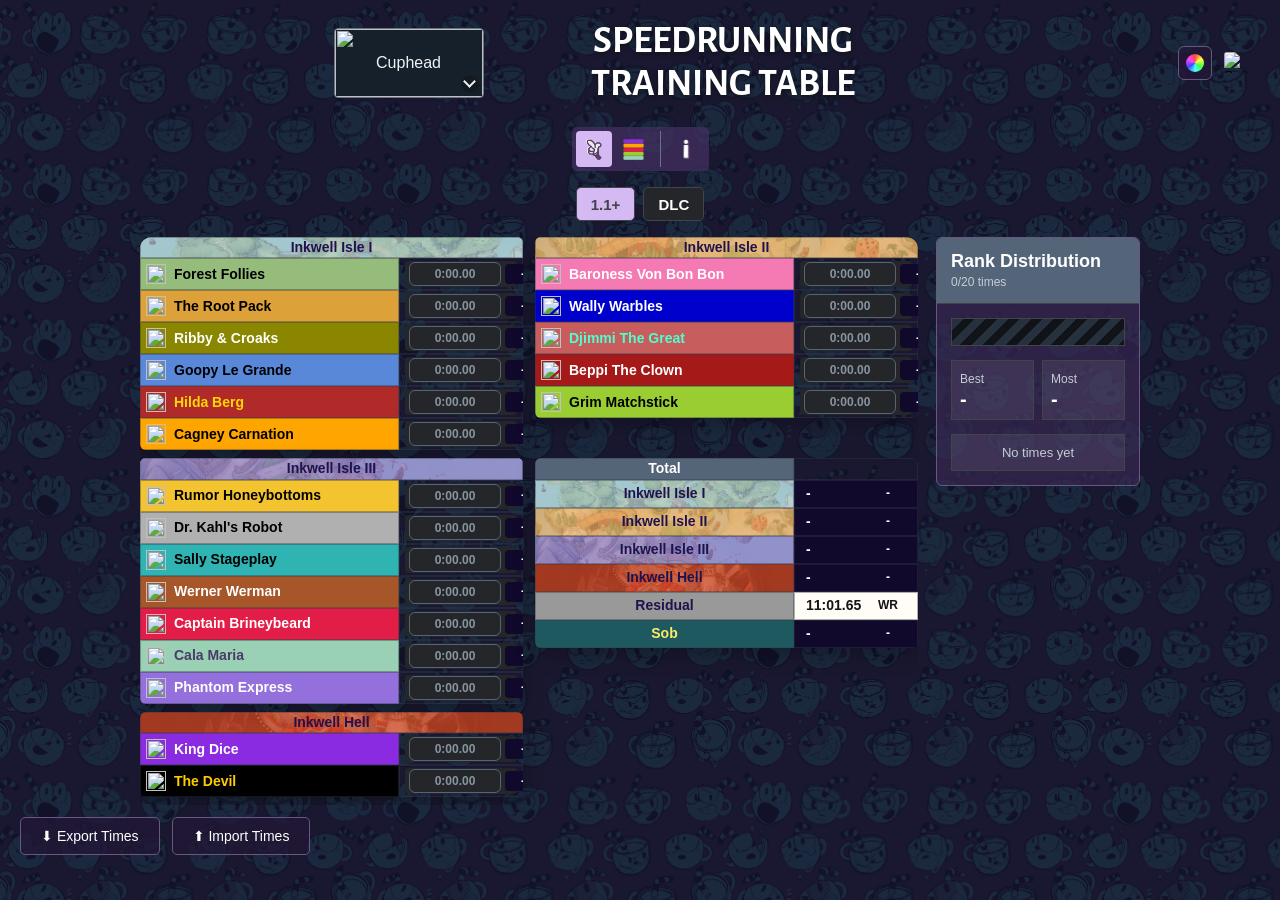
==== commit b9a62387: "Place the site palette picker next to the language flag" ====
--- a/index.html
+++ b/index.html
@@ -5,7 +5,9 @@
     <meta name="viewport" content="width=device-width, initial-scale=1.0">
     <title>Cuphead Training App</title>
 <link rel="icon" type="image/png" href="assets/icons/app-logo-small.png">
-    <link rel="stylesheet" href="style.css?v=1.1.8">
+    <script src="js/site-palette.js?v=flag-palette"></script>
+    <link rel="stylesheet" href="style.css?v=flag-palette">
+    <link rel="stylesheet" href="css/site-palette.css?v=flag-palette">
 </head>
 <body data-page="personal-times">
 
@@ -16,9 +18,11 @@
     </div>
     <a href="info.html" class="info-nav-btn" data-i18n-aria-label="ui.info-aria" aria-label="How it works">&#9432;</a>
 
-    <button id="lang-toggle-btn" class="lang-toggle-btn-inline" type="button" onclick="setActiveLanguage(getActiveLanguage() === 'pt-BR' ? 'en' : 'pt-BR')" data-i18n-aria-label="ui.language-aria" aria-label="Toggle language">
-        <img src="https://flagcdn.com/w40/us.png" srcset="https://flagcdn.com/w80/us.png 2x" alt="English" width="28" height="21">
-    </button>
+    <div class="header-preferences">
+        <button id="lang-toggle-btn" class="lang-toggle-btn-inline" type="button" onclick="setActiveLanguage(getActiveLanguage() === 'pt-BR' ? 'en' : 'pt-BR')" data-i18n-aria-label="ui.language-aria" aria-label="Toggle language">
+            <img src="https://flagcdn.com/w40/us.png" srcset="https://flagcdn.com/w80/us.png 2x" alt="English" width="28" height="21">
+        </button>
+    </div>
 </div>
 
 <div class="nav-row">
@@ -61,7 +65,7 @@
     <script src="js/render-time-table.js?v=1.1.8"></script>
     <script src="js/render-personal.js?v=1.1.8"></script>
     <script src="js/render.js?v=1.1.8"></script>
-    <script src="js/language.js?v=1.1.8"></script>
+    <script src="js/language.js?v=flag-palette"></script>
     <script src="js/main.js?v=1.1.8"></script>
 
 </body>
--- a/style.css
+++ b/style.css
@@ -42,7 +42,7 @@
 
 .pages {
     display: grid;
-    grid-template-columns: minmax(44px, 1fr) minmax(0, max-content) minmax(44px, 1fr);
+    grid-template-columns: minmax(80px, 1fr) minmax(0, max-content) minmax(80px, 1fr);
     align-items: center;
     gap: clamp(8px, 2vw, 16px);
     margin-bottom: 12px;
@@ -106,9 +106,19 @@
     right: calc(120px + 100% - 100vw);
 }
 
-.lang-toggle-btn-inline {
+.header-preferences {
     grid-column: 3;
     justify-self: end;
+}
+
+@media (max-width: 540px) {
+    .pages {
+        grid-template-columns: minmax(0, 1fr) auto;
+        column-gap: 8px;
+    }
+
+    .pages .training-table-brand { grid-column: 1; }
+    .header-preferences { grid-column: 2; }
 }
 
 .game-toggle-btn:hover,
@@ -436,7 +446,7 @@
     padding: 1px 4px;
     border-radius: 4px;
     transition: background 0.2s ease;
-    background: #242629 !important;
+    background: var(--palette-input, #242629) !important;
     width: 100%;
     max-width: 100%;
     box-sizing: border-box;
--- a/css/site-palette.css
+++ b/css/site-palette.css
@@ -0,0 +1,134 @@
+.header-preferences { display: flex; align-items: center; gap: 4px; }
+
+.site-palette {
+    position: relative;
+    z-index: 120;
+}
+
+.site-palette summary {
+    display: grid;
+    place-items: center;
+    width: 34px;
+    height: 34px;
+    border: 1px solid var(--panel-border);
+    border-radius: 6px;
+    background: var(--panel-bg-deep);
+    cursor: pointer;
+    list-style: none;
+}
+
+.site-palette summary::-webkit-details-marker { display: none; }
+.site-palette summary::before {
+    content: "";
+    width: 18px;
+    height: 18px;
+    border-radius: 50%;
+    background: conic-gradient(#f44, #ff4, #4f4, #4ff, #44f, #f4f, #f44);
+}
+
+.site-palette-panel {
+    position: absolute;
+    top: calc(100% + 5px);
+    right: 0;
+    display: grid;
+    justify-items: center;
+    gap: 10px;
+    width: 164px;
+    padding: 12px;
+    border: 1px solid var(--panel-border);
+    border-radius: 6px;
+    background: var(--palette-popover, #221737);
+    color: #fff;
+    box-shadow: 0 4px 12px #0007;
+    font-size: 13px;
+}
+
+.site-palette-panel button {
+    padding: 4px 8px;
+    border: 1px solid var(--panel-border);
+    border-radius: 4px;
+    background: var(--panel-accent-soft);
+    color: inherit;
+    font: inherit;
+    cursor: pointer;
+}
+
+.site-palette-wheel {
+    position: relative;
+    display: grid;
+    place-items: center;
+    width: 112px;
+    aspect-ratio: 1;
+    border-radius: 50%;
+    background: conic-gradient(#f44, #ff4, #4f4, #4ff, #44f, #f4f, #f44);
+    touch-action: none;
+    cursor: crosshair;
+}
+
+.site-palette-wheel:focus-within { outline: 2px solid white; outline-offset: 3px; }
+.site-palette-wheel::before {
+    content: "";
+    width: 62%;
+    aspect-ratio: 1;
+    border-radius: 50%;
+    background: hsl(var(--site-hue, 265) 55% 32%);
+}
+
+.site-palette-wheel input {
+    position: absolute;
+    width: 1px;
+    height: 1px;
+    opacity: 0;
+    pointer-events: none;
+}
+
+.site-palette-marker {
+    position: absolute;
+    width: 12px;
+    height: 12px;
+    border: 2px solid white;
+    border-radius: 50%;
+    box-shadow: 0 0 0 1px #111;
+    transform: rotate(calc(var(--site-hue, 265) * 1deg)) translateY(-45px);
+    pointer-events: none;
+}
+
+html[data-site-palette] {
+    --panel-bg: hsl(var(--site-hue) 35% 24% / 75%);
+    --panel-bg-deep: hsl(var(--site-hue) 35% 15% / 86%);
+    --panel-border: hsl(var(--site-hue) 24% 44%);
+    --panel-accent: hsl(var(--site-hue) 33% 34%);
+    --panel-accent-soft: hsl(var(--site-hue) 35% 29% / 78%);
+    --panel-selection: hsl(var(--site-hue) 69% 84%);
+    --panel-accent-bright: hsl(var(--site-hue) 67% 76%);
+    --palette-popover: hsl(var(--site-hue) 35% 18%);
+    --palette-input: var(--panel-bg-deep);
+}
+
+html[data-site-palette] body[data-game="cuphead"]::before {
+    filter: hue-rotate(calc((var(--site-hue) - 265) * 1deg));
+}
+
+html[data-site-palette] body:is([data-game="hollow-knight"], [data-game="silksong"]) {
+    background-image: linear-gradient(hsl(var(--site-hue) 48% 16% / 24%), hsl(var(--site-hue) 48% 12% / 48%)), var(--game-background);
+}
+
+html[data-site-palette] :is(.category-tab, .category-sub-option, .data-control-btn, .rank-chart, .game-choices, .icon-caption) {
+    background: var(--panel-bg-deep);
+    border-color: var(--panel-border);
+}
+
+html[data-site-palette] :is(.category-tab, .category-sub-option, .data-control-btn):is(:hover, :focus-visible) {
+    background: var(--panel-accent);
+}
+
+html[data-site-palette] :is(.category-tab, .category-sub-option).is-active {
+    background: var(--panel-selection);
+    border-color: var(--panel-selection);
+}
+
+html[data-site-palette] :is(.reference-table thead th, .rank-chart-header) {
+    background: var(--panel-accent);
+}
+
+html[data-site-palette] .info-section h2 { color: var(--panel-accent-bright); }
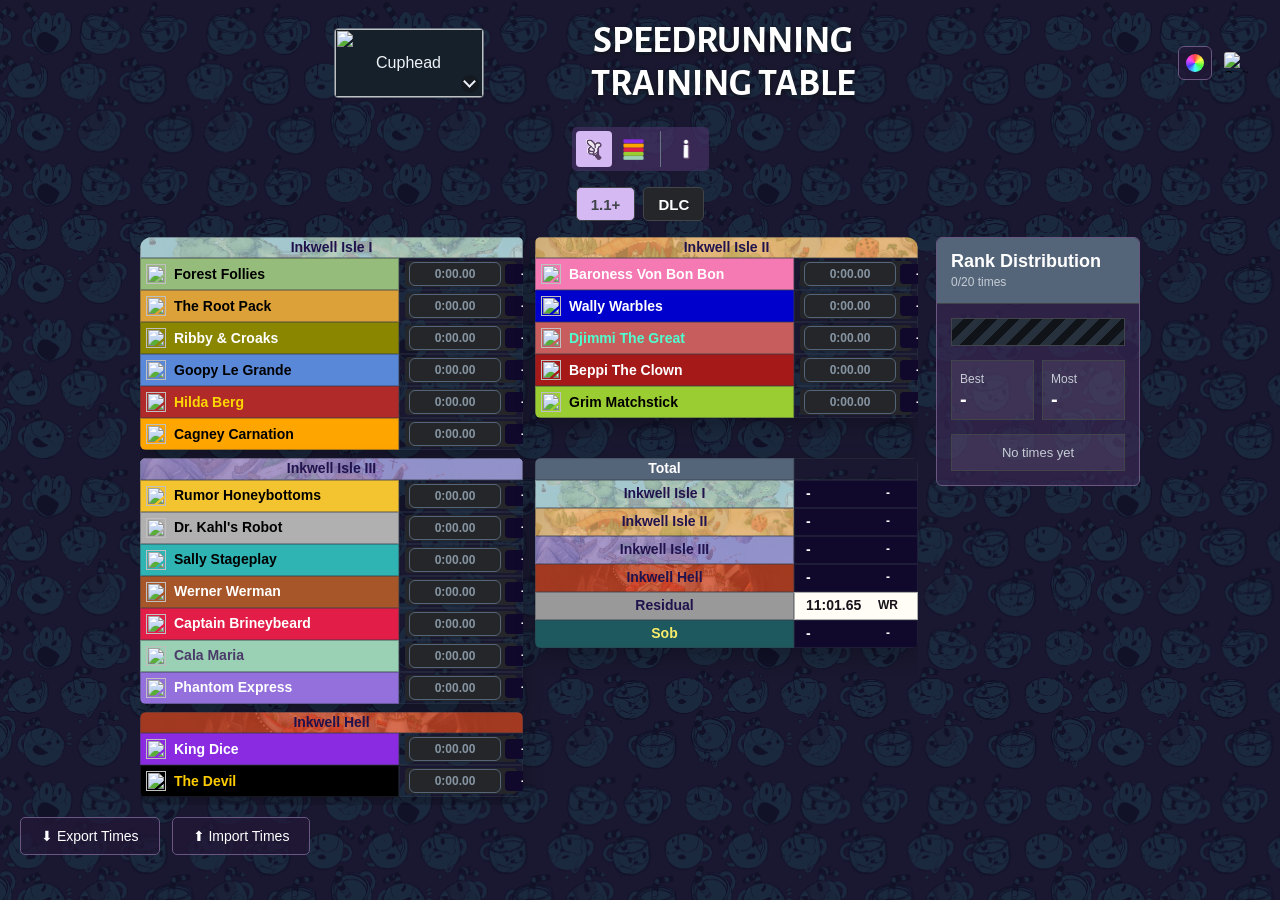
==== commit 4acfa2e0: "Remove the obsolete myekul background and fallback" ====
--- a/index.html
+++ b/index.html
@@ -6,7 +6,7 @@
     <title>Cuphead Training App</title>
 <link rel="icon" type="image/png" href="assets/icons/app-logo-small.png">
     <script src="js/site-palette.js?v=flag-palette"></script>
-    <link rel="stylesheet" href="style.css?v=flag-palette">
+    <link rel="stylesheet" href="style.css?v=own-background">
     <link rel="stylesheet" href="css/site-palette.css?v=flag-palette">
 </head>
 <body data-page="personal-times">
--- a/style.css
+++ b/style.css
@@ -29,7 +29,7 @@
     min-height: 100%;
     margin: 0;
     padding: 20px;
-    background-image: linear-gradient(180deg, rgba(15, 19, 28, .14), rgba(15, 19, 28, .38)), var(--game-background, url("assets/backgrounds/myekul-bg.png"));
+    background-image: linear-gradient(180deg, rgba(15, 19, 28, .14), rgba(15, 19, 28, .38)), var(--game-background, none);
     background-repeat: no-repeat;
     background-position: center center;
     background-attachment: fixed;
